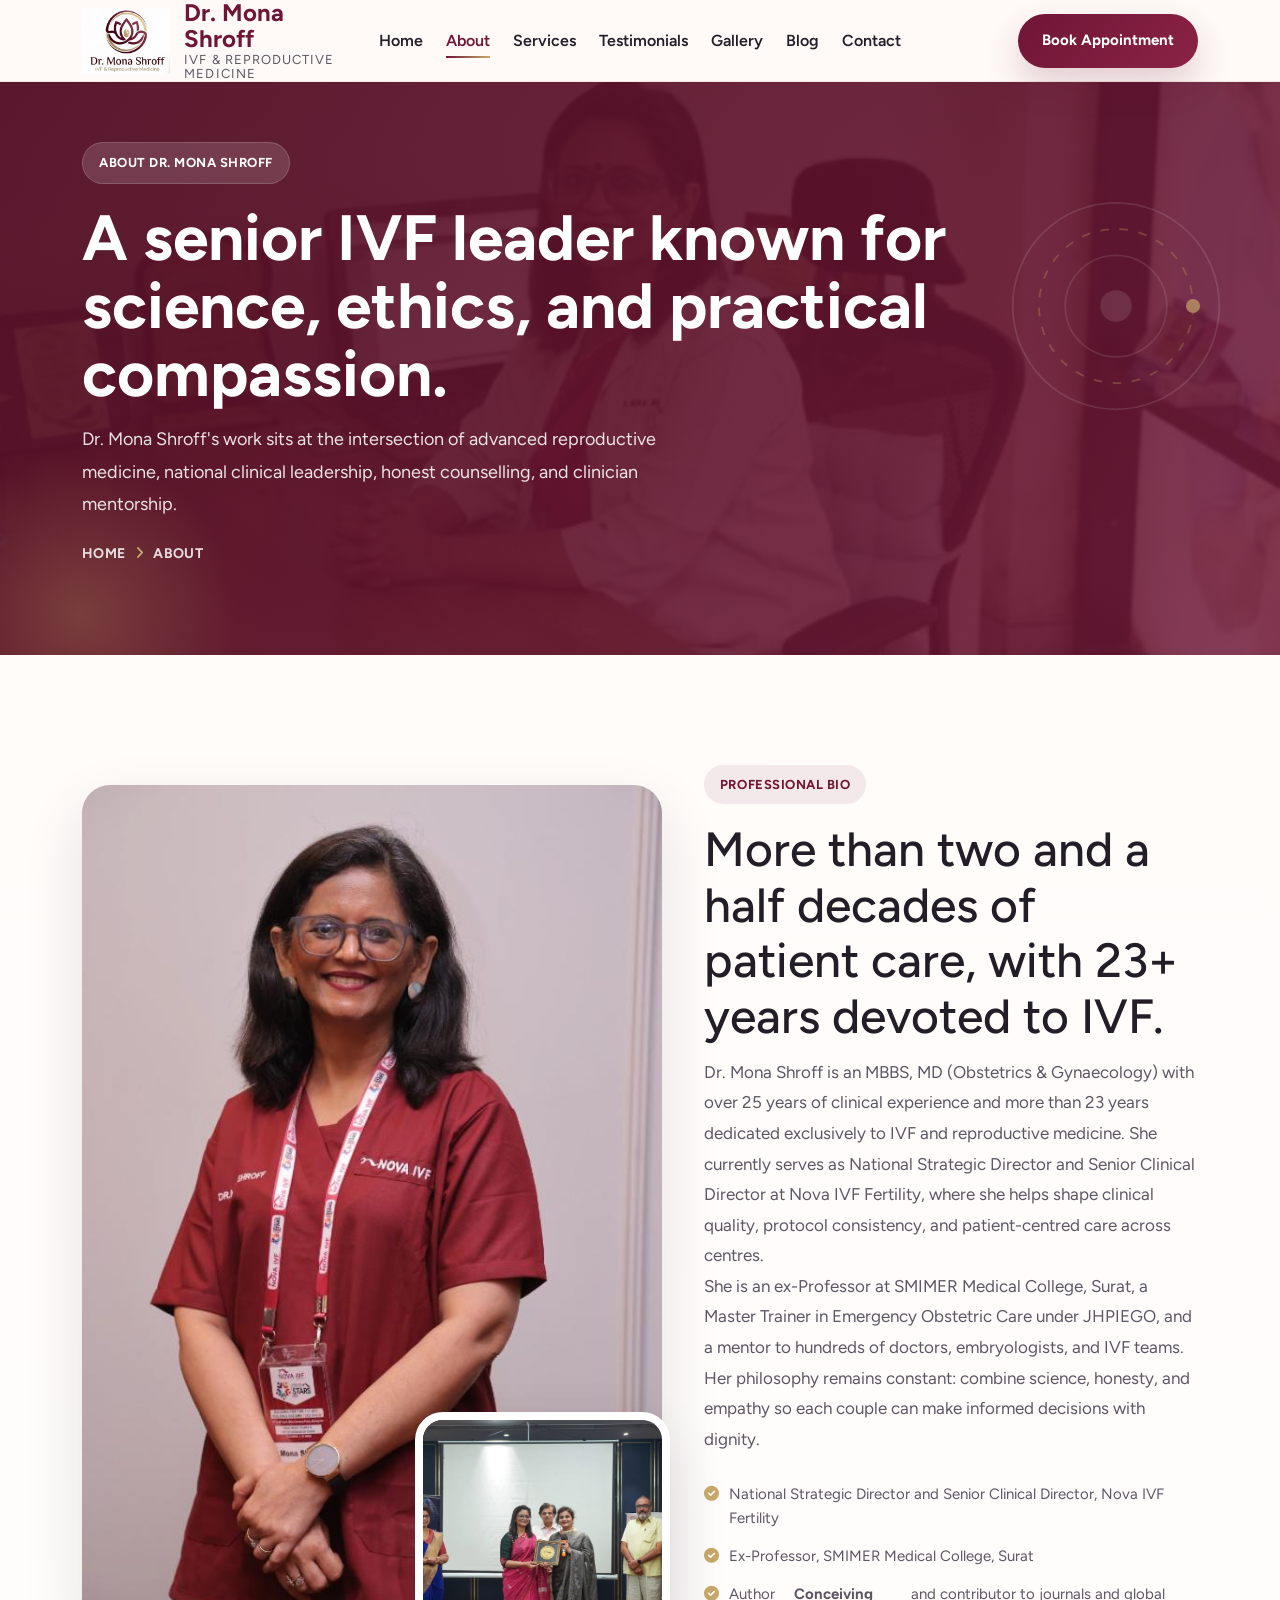
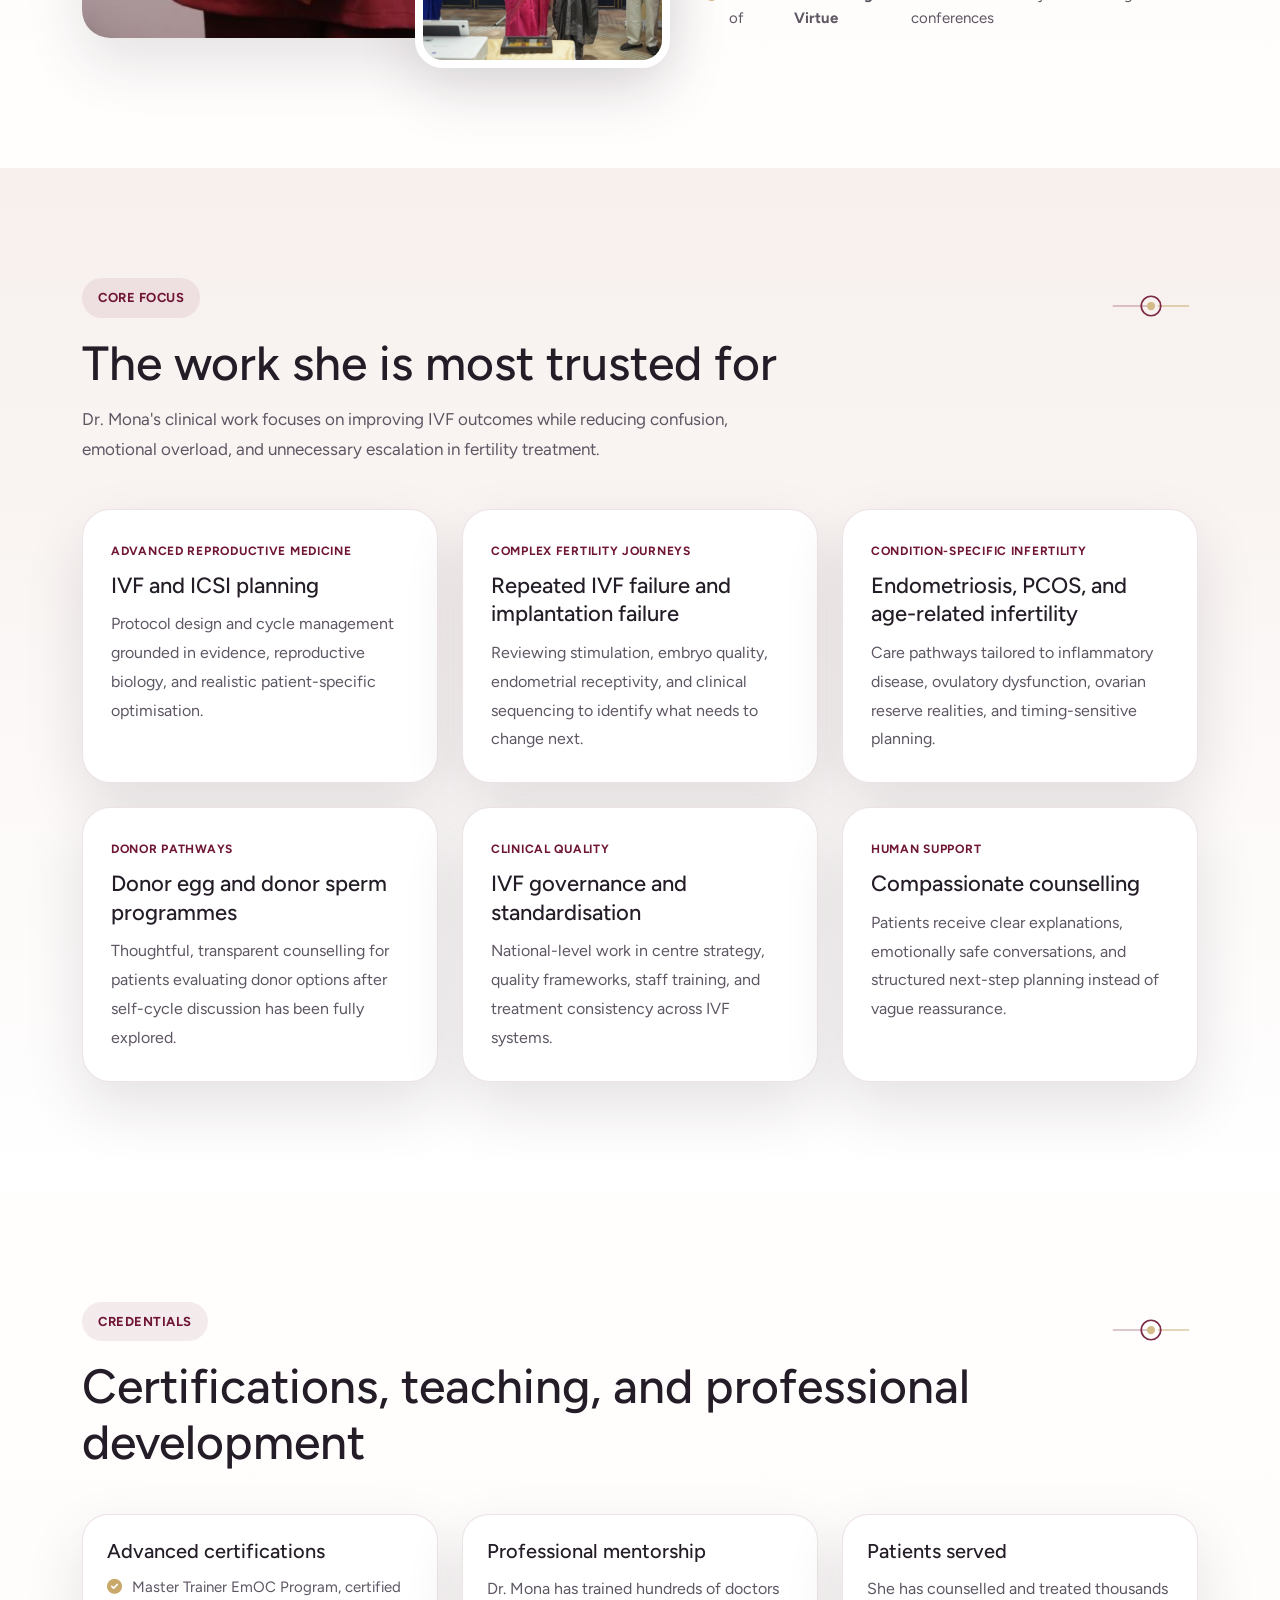
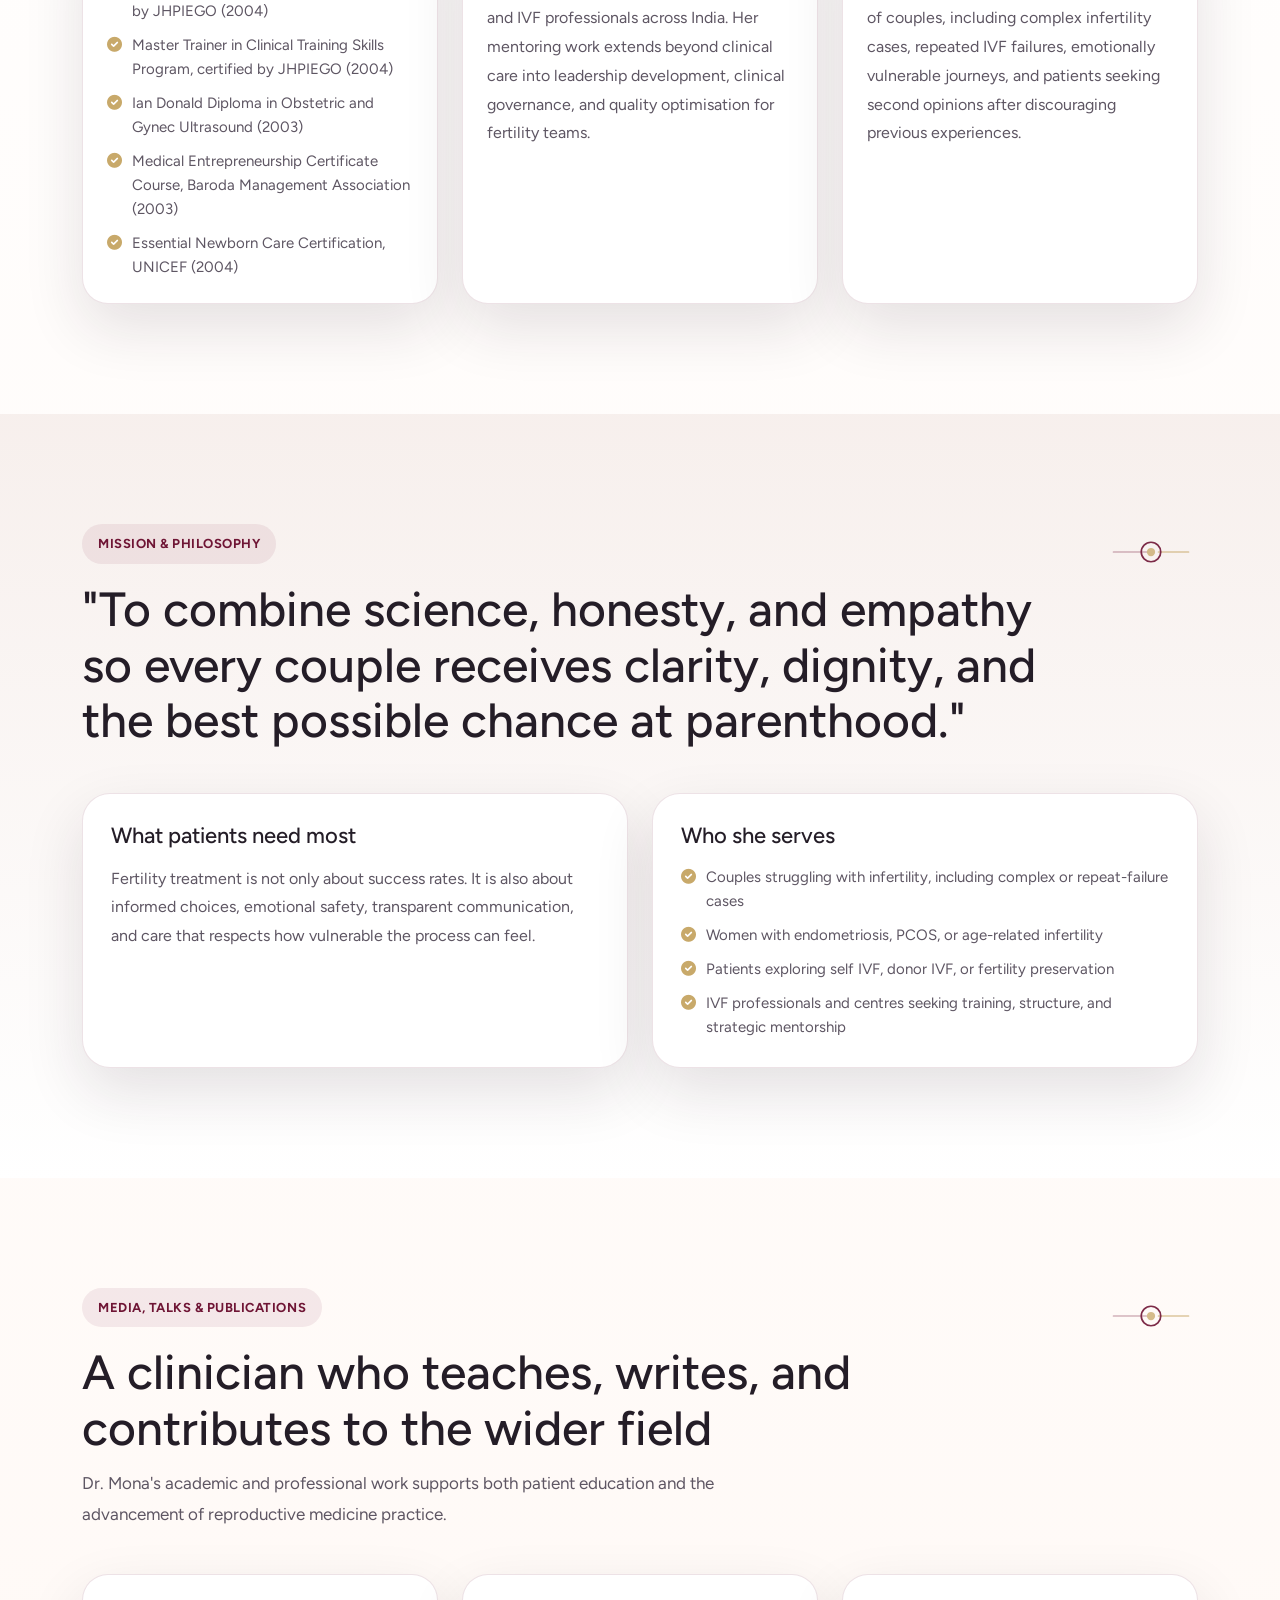
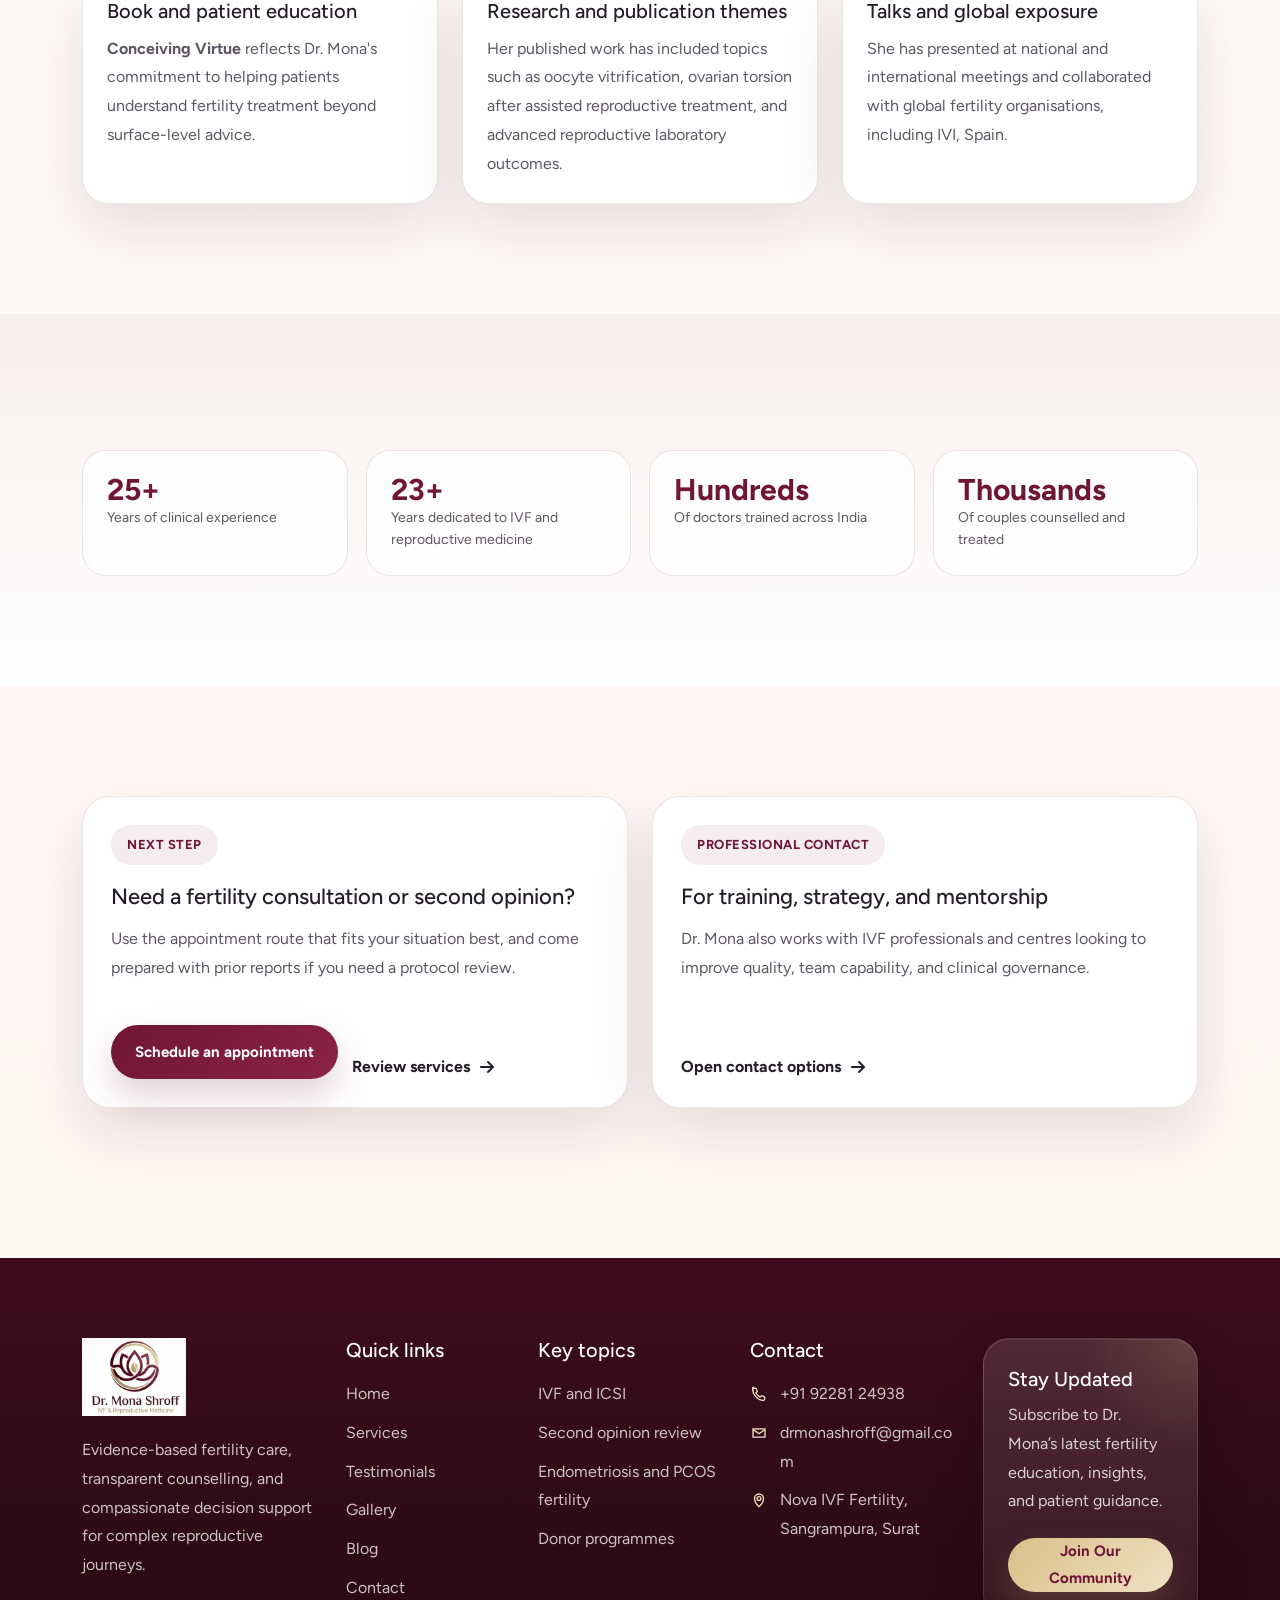
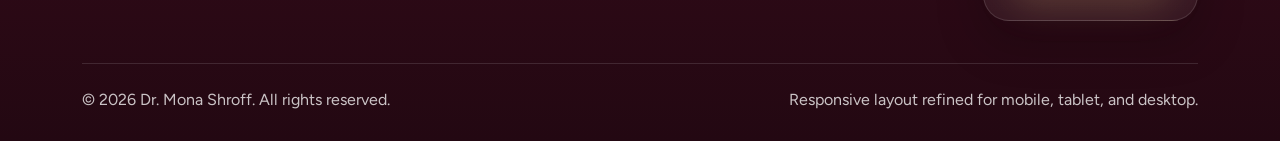
==== about.html @ 5cae3934 "initial commit" ====
<!DOCTYPE html>
<html lang="en">
<head>
  <meta charset="UTF-8">
  <meta name="viewport" content="width=device-width, initial-scale=1.0">
  <title>About Dr. Mona Shroff | Nova IVF Fertility</title>
  <link rel="shortcut icon" href="assets/mona/LOGO.png" type="image/png">
  <link rel="stylesheet" href="assets/css/plugins/bootstrap.min.css">
  <link rel="stylesheet" href="assets/css/plugins/aos.css">
  <link rel="stylesheet" href="assets/css/plugins/fontawesome.css">
  <link rel="stylesheet" href="assets/css/plugins/magnific-popup.css">
  <link rel="stylesheet" href="assets/css/plugins/owlcarousel.min.css">
  <link rel="stylesheet" href="assets/css/plugins/sidebar.css">
  <link rel="stylesheet" href="assets/css/plugins/slick-slider.css">
  <link rel="stylesheet" href="assets/css/plugins/nice-select.css">
  <link rel="stylesheet" href="assets/css/plugins/swiper-bundle.css">
  <link rel="stylesheet" href="assets/css/main.css">
  <link rel="stylesheet" href="assets/css/mona-custom.css">
  <script src="assets/js/plugins/jquery-3-7-1.min.js"></script>
</head>
<body class="homepage1-body mona-body mona-loading">
  <div class="mona-preloader" aria-hidden="true">
    <div class="mona-preloader-shell">
      <div class="mona-preloader-mark">
        <svg viewBox="0 0 160 160" role="presentation" focusable="false">
          <g class="mona-preloader-orbit">
            <circle class="mona-preloader-ring-soft" cx="80" cy="80" r="60" fill="none" stroke="currentColor" stroke-width="2"></circle>
            <circle class="mona-preloader-ring-strong" cx="80" cy="80" r="42" fill="none" stroke="#c8a96a" stroke-width="2" stroke-dasharray="10 8"></circle>
            <circle class="mona-preloader-ring-soft" cx="80" cy="80" r="24" fill="none" stroke="currentColor" stroke-width="2"></circle>
            <circle cx="140" cy="80" r="6" fill="#c8a96a"></circle>
          </g>
        </svg>
        <div class="mona-preloader-core"><img src="assets/mona/logo.jpeg" alt="Dr. Mona Shroff logo"></div>
      </div>
      <div class="mona-preloader-copy">
        <span>Evidence-Led Fertility Care</span>
        <strong>Dr. Mona Shroff</strong>
        <p>Preparing a calmer, more guided IVF experience.</p>
      </div>
    </div>
  </div>
  <header>
    <div id="vl-header-sticky" class="vl-header-area mona-header">
      <div class="container">
        <div class="row align-items-center">
          <div class="col-lg-3 col-8">
            <a class="mona-brand" href="index.html">
              <img src="assets/mona/LOGO.png" alt="Dr. Mona Shroff logo">
              <span class="mona-brand-copy">
                <strong>Dr. Mona Shroff</strong>
                <span>IVF &amp; Reproductive Medicine</span>
              </span>
            </a>
          </div>
          <div class="col-lg-6 d-none d-lg-block">
            <nav class="mona-main-nav vl-mobile-menu-active">
              <ul>
                <li><a href="index.html">Home</a></li>
                <li><a href="about.html" aria-current="page">About</a></li>
                <li><a href="General-Services.html">Services</a></li>
                <li><a href="testimonial.html">Testimonials</a></li>
                <li><a href="Gallery.html">Gallery</a></li>
                <li><a href="https://drmonashroff.exlyapp.com/blog" target="_blank" rel="noopener">Blog</a></li>
                <li><a href="contact.html">Contact</a></li>
              </ul>
            </nav>
          </div>
          <div class="col-lg-3 col-4">
            <div class="mona-header-actions d-none d-lg-flex">
              <a class="mona-btn" href="https://exly.live/u2E8me" target="_blank" rel="noopener">Book Appointment</a>
            </div>
            <div class="vl-header-action-item d-flex d-lg-none justify-content-end">
              <button type="button" class="vl-offcanvas-toggle" aria-label="Open navigation menu">
                <i class="fa-solid fa-bars-staggered"></i>
              </button>
            </div>
          </div>
        </div>
      </div>
    </div>
  </header>

  <div class="homepage4-body">
    <div class="vl-offcanvas">
      <div class="vl-offcanvas-wrapper">
        <div class="vl-offcanvas-header d-flex justify-content-between align-items-center mb-40">
          <a class="mona-brand" href="index.html"><img src="assets/mona/LOGO.png" alt="Dr. Mona Shroff logo"></a>
          <div class="vl-offcanvas-close">
            <button class="vl-offcanvas-close-toggle" aria-label="Close navigation menu"><i class="fa-solid fa-xmark"></i></button>
          </div>
        </div>
        <div class="vl-offcanvas-menu d-lg-none mb-40"><nav></nav></div>
        <div class="vl-offcanvas-info">
          <h3 class="vl-offcanvas-sm-title">Appointments &amp; Contact</h3>
          <div class="space20"></div>
          <span><a href="mailto:drmonashroff@gmail.com"><i class="fa-regular fa-envelope"></i> drmonashroff@gmail.com</a></span>
          <span><a href="tel:+919228124938"><i class="fa-solid fa-phone"></i> +91 92281 24938</a></span>
          <span><a href="https://maps.google.com/?q=No.+2763%2FA,+Ground+and+First+Floor,+Sangrampura,+Majuragate,+Surat,+Gujarat+395002" target="_blank" rel="noopener"><i class="fa-solid fa-location-dot"></i> Nova IVF Fertility, Sangrampura, Surat</a></span>
        </div>
      </div>
    </div>
    <div class="vl-offcanvas-overlay"></div>
  </div>

  <main>
    <section class="mona-page-hero">
      <div class="container">
        <div class="mona-page-hero-inner">
          <span class="mona-chip mona-chip-light">About Dr. Mona Shroff</span>
          <h1 class="mona-page-title text-anime-style-1">A senior IVF leader known for science, ethics, and practical compassion.</h1>
          <p>
            Dr. Mona Shroff's work sits at the intersection of advanced reproductive medicine, national clinical leadership,
            honest counselling, and clinician mentorship.
          </p>
          <div class="space20"></div>
          <div class="mona-page-breadcrumb">
            <span>Home</span>
            <i class="fa-solid fa-angle-right"></i>
            <span>About</span>
          </div>
        </div>
      </div>
    </section>

    <section class="mona-section">
      <div class="container">
        <div class="mona-dual-layout">
          <div class="mona-photo-stack">
            <div class="mona-photo-main">
              <img src="assets/mona/profile.jpeg" alt="Dr. Mona Shroff portrait">
            </div>
            <div class="mona-photo-side">
              <img src="assets/mona/Screenshot 2026-01-16 at 1.09.19 PM.jpg" alt="Dr. Mona Shroff receiving recognition at a professional meeting">
            </div>
          </div>
          <div>
            <span class="mona-chip mona-chip-dark">Professional bio</span>
            <h2 class="mona-section-title text-anime-style-3">More than two and a half decades of patient care, with 23+ years devoted to IVF.</h2>
            <p class="mona-section-copy">
              Dr. Mona Shroff is an MBBS, MD (Obstetrics &amp; Gynaecology) with over 25 years of clinical experience and more than
              23 years dedicated exclusively to IVF and reproductive medicine. She currently serves as National Strategic Director and
              Senior Clinical Director at Nova IVF Fertility, where she helps shape clinical quality, protocol consistency, and patient-centred care across centres.
            </p>
            <p class="mona-section-copy">
              She is an ex-Professor at SMIMER Medical College, Surat, a Master Trainer in Emergency Obstetric Care under JHPIEGO,
              and a mentor to hundreds of doctors, embryologists, and IVF teams. Her philosophy remains constant: combine science,
              honesty, and empathy so each couple can make informed decisions with dignity.
            </p>
            <ul class="mona-list">
              <li><i class="fa-solid fa-circle-check"></i> National Strategic Director and Senior Clinical Director, Nova IVF Fertility</li>
              <li><i class="fa-solid fa-circle-check"></i> Ex-Professor, SMIMER Medical College, Surat</li>
              <li><i class="fa-solid fa-circle-check"></i> Author of <strong>Conceiving Virtue</strong> and contributor to journals and global conferences</li>
            </ul>
          </div>
        </div>
      </div>
    </section>

    <section class="mona-section mona-section-alt">
      <div class="container">
        <div class="mona-section-header">
          <span class="mona-chip mona-chip-dark">Core Focus</span>
          <h2 class="mona-section-title">The work she is most trusted for</h2>
          <p class="mona-section-copy">
            Dr. Mona's clinical work focuses on improving IVF outcomes while reducing confusion, emotional overload, and unnecessary escalation in fertility treatment.
          </p>
        </div>
        <div class="mona-card-grid">
          <article class="mona-card">
            <span class="mona-card-eyebrow">Advanced reproductive medicine</span>
            <h3>IVF and ICSI planning</h3>
            <p>Protocol design and cycle management grounded in evidence, reproductive biology, and realistic patient-specific optimisation.</p>
          </article>
          <article class="mona-card">
            <span class="mona-card-eyebrow">Complex fertility journeys</span>
            <h3>Repeated IVF failure and implantation failure</h3>
            <p>Reviewing stimulation, embryo quality, endometrial receptivity, and clinical sequencing to identify what needs to change next.</p>
          </article>
          <article class="mona-card">
            <span class="mona-card-eyebrow">Condition-specific infertility</span>
            <h3>Endometriosis, PCOS, and age-related infertility</h3>
            <p>Care pathways tailored to inflammatory disease, ovulatory dysfunction, ovarian reserve realities, and timing-sensitive planning.</p>
          </article>
          <article class="mona-card">
            <span class="mona-card-eyebrow">Donor pathways</span>
            <h3>Donor egg and donor sperm programmes</h3>
            <p>Thoughtful, transparent counselling for patients evaluating donor options after self-cycle discussion has been fully explored.</p>
          </article>
          <article class="mona-card">
            <span class="mona-card-eyebrow">Clinical quality</span>
            <h3>IVF governance and standardisation</h3>
            <p>National-level work in centre strategy, quality frameworks, staff training, and treatment consistency across IVF systems.</p>
          </article>
          <article class="mona-card">
            <span class="mona-card-eyebrow">Human support</span>
            <h3>Compassionate counselling</h3>
            <p>Patients receive clear explanations, emotionally safe conversations, and structured next-step planning instead of vague reassurance.</p>
          </article>
        </div>
      </div>
    </section>

    <section class="mona-section">
      <div class="container">
        <div class="mona-section-header">
          <span class="mona-chip mona-chip-dark">Credentials</span>
          <h2 class="mona-section-title">Certifications, teaching, and professional development</h2>
        </div>
        <div class="mona-card-grid">
          <article class="mona-media-card">
            <h3>Advanced certifications</h3>
            <ul class="mona-list mona-list-tight">
              <li><i class="fa-solid fa-circle-check"></i> Master Trainer EmOC Program, certified by JHPIEGO (2004)</li>
              <li><i class="fa-solid fa-circle-check"></i> Master Trainer in Clinical Training Skills Program, certified by JHPIEGO (2004)</li>
              <li><i class="fa-solid fa-circle-check"></i> Ian Donald Diploma in Obstetric and Gynec Ultrasound (2003)</li>
              <li><i class="fa-solid fa-circle-check"></i> Medical Entrepreneurship Certificate Course, Baroda Management Association (2003)</li>
              <li><i class="fa-solid fa-circle-check"></i> Essential Newborn Care Certification, UNICEF (2004)</li>
            </ul>
          </article>
          <article class="mona-media-card">
            <h3>Professional mentorship</h3>
            <p>
              Dr. Mona has trained hundreds of doctors and IVF professionals across India. Her mentoring work extends beyond clinical care into
              leadership development, clinical governance, and quality optimisation for fertility teams.
            </p>
          </article>
          <article class="mona-media-card">
            <h3>Patients served</h3>
            <p>
              She has counselled and treated thousands of couples, including complex infertility cases, repeated IVF failures,
              emotionally vulnerable journeys, and patients seeking second opinions after discouraging previous experiences.
            </p>
          </article>
        </div>
      </div>
    </section>

    <section class="mona-section mona-section-alt">
      <div class="container">
        <div class="mona-section-header">
          <span class="mona-chip mona-chip-dark">Mission &amp; Philosophy</span>
          <h2 class="mona-section-title">"To combine science, honesty, and empathy so every couple receives clarity, dignity, and the best possible chance at parenthood."</h2>
        </div>
        <div class="mona-contact-grid">
          <article class="mona-contact-card">
            <h3>What patients need most</h3>
            <p>
              Fertility treatment is not only about success rates. It is also about informed choices, emotional safety, transparent communication,
              and care that respects how vulnerable the process can feel.
            </p>
          </article>
          <article class="mona-contact-card">
            <h3>Who she serves</h3>
            <ul class="mona-list mona-list-tight">
              <li><i class="fa-solid fa-circle-check"></i> Couples struggling with infertility, including complex or repeat-failure cases</li>
              <li><i class="fa-solid fa-circle-check"></i> Women with endometriosis, PCOS, or age-related infertility</li>
              <li><i class="fa-solid fa-circle-check"></i> Patients exploring self IVF, donor IVF, or fertility preservation</li>
              <li><i class="fa-solid fa-circle-check"></i> IVF professionals and centres seeking training, structure, and strategic mentorship</li>
            </ul>
          </article>
        </div>
      </div>
    </section>

    <section class="mona-section">
      <div class="container">
        <div class="mona-section-header">
          <span class="mona-chip mona-chip-dark">Media, Talks &amp; Publications</span>
          <h2 class="mona-section-title">A clinician who teaches, writes, and contributes to the wider field</h2>
          <p class="mona-section-copy">
            Dr. Mona's academic and professional work supports both patient education and the advancement of reproductive medicine practice.
          </p>
        </div>
        <div class="mona-card-grid">
          <article class="mona-media-card">
            <h3>Book and patient education</h3>
            <p><strong>Conceiving Virtue</strong> reflects Dr. Mona's commitment to helping patients understand fertility treatment beyond surface-level advice.</p>
          </article>
          <article class="mona-media-card">
            <h3>Research and publication themes</h3>
            <p>
              Her published work has included topics such as oocyte vitrification, ovarian torsion after assisted reproductive treatment,
              and advanced reproductive laboratory outcomes.
            </p>
          </article>
          <article class="mona-media-card">
            <h3>Talks and global exposure</h3>
            <p>
              She has presented at national and international meetings and collaborated with global fertility organisations, including IVI, Spain.
            </p>
          </article>
        </div>
      </div>
    </section>

    <section class="mona-section mona-section-alt">
      <div class="container">
        <div class="mona-stats-row">
          <div class="mona-stat">
            <strong>25+</strong>
            <span>Years of clinical experience</span>
          </div>
          <div class="mona-stat">
            <strong>23+</strong>
            <span>Years dedicated to IVF and reproductive medicine</span>
          </div>
          <div class="mona-stat">
            <strong>Hundreds</strong>
            <span>Of doctors trained across India</span>
          </div>
          <div class="mona-stat">
            <strong>Thousands</strong>
            <span>Of couples counselled and treated</span>
          </div>
        </div>
      </div>
    </section>

    <section class="mona-section">
      <div class="container">
        <div class="mona-contact-grid">
          <article class="mona-contact-card">
            <span class="mona-chip mona-chip-dark">Next step</span>
            <h3>Need a fertility consultation or second opinion?</h3>
            <p>Use the appointment route that fits your situation best, and come prepared with prior reports if you need a protocol review.</p>
            <div class="mona-hero-actions">
              <a class="mona-btn" href="https://exly.live/u2E8me" target="_blank" rel="noopener">Schedule an appointment</a>
              <a class="mona-card-link" href="General-Services.html">Review services <i class="fa-solid fa-arrow-right"></i></a>
            </div>
          </article>
          <article class="mona-contact-card">
            <span class="mona-chip mona-chip-dark">Professional contact</span>
            <h3>For training, strategy, and mentorship</h3>
            <p>Dr. Mona also works with IVF professionals and centres looking to improve quality, team capability, and clinical governance.</p>
            <a class="mona-card-link" href="contact.html">Open contact options <i class="fa-solid fa-arrow-right"></i></a>
          </article>
        </div>
      </div>
    </section>
  </main>

  <footer class="mona-footer">
    <div class="container">
      <div class="mona-footer-top">
        <div>
          <a class="mona-footer-brand" href="index.html"><img src="assets/mona/LOGO.png" alt="Dr. Mona Shroff logo"></a>
          <div class="space20"></div>
          <p>Evidence-based fertility care, transparent counselling, and compassionate decision support for complex reproductive journeys.</p>
        </div>
        <div>
          <h3>Quick links</h3>
          <ul>
            <li><a href="index.html">Home</a></li>
            <li><a href="General-Services.html">Services</a></li>
            <li><a href="testimonial.html">Testimonials</a></li>
            <li><a href="Gallery.html">Gallery</a></li>
            <li><a href="https://drmonashroff.exlyapp.com/blog" target="_blank" rel="noopener">Blog</a></li>
            <li><a href="contact.html">Contact</a></li>
          </ul>
        </div>
        <div>
          <h3>Key topics</h3>
          <ul>
            <li><a href="General-Services.html">IVF and ICSI</a></li>
            <li><a href="General-Services.html">Second opinion review</a></li>
            <li><a href="General-Services.html">Endometriosis and PCOS fertility</a></li>
            <li><a href="General-Services.html">Donor programmes</a></li>
          </ul>
        </div>
        <div>
          <h3>Contact</h3>
          <ul class="mona-footer-contact">
            <li><span class="mona-footer-contact-icon" aria-hidden="true"><svg viewBox="0 0 24 24" fill="none"><path d="M5 4.5h3.2l1.6 4.1-2 1.7a15.2 15.2 0 0 0 5.9 5.9l1.7-2 4.1 1.6V19a1.5 1.5 0 0 1-1.5 1.5h-.8C10.6 20.5 3.5 13.4 3.5 4.8V4.5A1.5 1.5 0 0 1 5 3z" stroke-width="1.8" stroke-linecap="round" stroke-linejoin="round"></path></svg></span><a href="tel:+919228124938">+91 92281 24938</a></li>
            <li><span class="mona-footer-contact-icon" aria-hidden="true"><svg viewBox="0 0 24 24" fill="none"><path d="M4 6.5h16v11H4z" stroke-width="1.8" stroke-linejoin="round"></path><path d="m5 8 7 5 7-5" stroke-width="1.8" stroke-linecap="round" stroke-linejoin="round"></path></svg></span><a href="mailto:drmonashroff@gmail.com">drmonashroff@gmail.com</a></li>
            <li><span class="mona-footer-contact-icon" aria-hidden="true"><svg viewBox="0 0 24 24" fill="none"><path d="M12 21s6-5.2 6-11a6 6 0 1 0-12 0c0 5.8 6 11 6 11Z" stroke-width="1.8" stroke-linejoin="round"></path><circle cx="12" cy="10" r="2.5" stroke-width="1.8"></circle></svg></span><a href="https://maps.google.com/?q=No.+2763%2FA,+Ground+and+First+Floor,+Sangrampura,+Majuragate,+Surat,+Gujarat+395002" target="_blank" rel="noopener">Nova IVF Fertility, Sangrampura, Surat</a></li>
          </ul>
        </div>
        <div class="mona-footer-cta">
          <h3>Stay Updated</h3>
          <p>Subscribe to Dr. Mona’s latest fertility education, insights, and patient guidance.</p>
          <a class="mona-footer-cta-btn" href="https://drmonashroff.exlyapp.com/45e919d5-a167-4a11-8a01-fb02351665cf" target="_blank" rel="noopener">Join Our Community</a>
        </div>
      </div>
      <div class="mona-footer-bottom">
        <p>&copy; 2026 Dr. Mona Shroff. All rights reserved.</p>
        <p>Responsive layout refined for mobile, tablet, and desktop.</p>
      </div>
    </div>
  </footer>

  <script src="assets/js/plugins/bootstrap.min.js"></script>
  <script src="assets/js/plugins/fontawesome.js"></script>
  <script src="assets/js/plugins/aos.js"></script>
  <script src="assets/js/plugins/counter.js"></script>
  <script src="assets/js/plugins/gsap.min.js"></script>
  <script src="assets/js/plugins/ScrollTrigger.min.js"></script>
  <script src="assets/js/plugins/Splitetext.js"></script>
  <script src="assets/js/plugins/SmoothScroll.js"></script>
  <script src="assets/js/plugins/sidebar.js"></script>
  <script src="assets/js/plugins/magnific-popup.js"></script>
  <script src="assets/js/plugins/mobilemenu.js"></script>
  <script src="assets/js/plugins/owlcarousel.min.js"></script>
  <script src="assets/js/plugins/nice-select.js"></script>
  <script src="assets/js/plugins/waypoints.js"></script>
  <script src="assets/js/plugins/slick-slider.js"></script>
  <script src="assets/js/plugins/circle-progress.js"></script>
  <script src="assets/js/plugins/swiper.js"></script>
  <script src="assets/js/main.js"></script>
  <script src="assets/js/mona-enhancements.js"></script>
</body>
</html>
---- assets/css/plugins/owlcarousel.min.css ----
blog/**
 * Owl Carousel v2.3.4
 * Copyright 2013-2018 David Deutsch
 * Licensed under: SEE LICENSE IN https://github.com/OwlCarousel2/OwlCarousel2/blob/master/LICENSE
 */
 .owl-carousel,.owl-carousel .owl-item{-webkit-tap-highlight-color:transparent;position:relative}.owl-carousel{display:none;width:100%;z-index:1}.owl-carousel .owl-stage{position:relative;-ms-touch-action:pan-Y;touch-action:manipulation;-moz-backface-visibility:hidden}.owl-carousel .owl-stage:after{content:".";display:block;clear:both;visibility:hidden;line-height:0;height:0}.owl-carousel .owl-stage-outer{position:relative;overflow:hidden;-webkit-transform:translate3d(0,0,0)}.owl-carousel .owl-item,.owl-carousel .owl-wrapper{-webkit-backface-visibility:hidden;-moz-backface-visibility:hidden;-ms-backface-visibility:hidden;-webkit-transform:translate3d(0,0,0);-moz-transform:translate3d(0,0,0);-ms-transform:translate3d(0,0,0)}.owl-carousel .owl-item{min-height:1px;float:left;-webkit-backface-visibility:hidden;-webkit-touch-callout:none}.owl-carousel .owl-item img{display:block;width:100%}.owl-carousel .owl-dots.disabled,.owl-carousel .owl-nav.disabled{display:none}.no-js .owl-carousel,.owl-carousel.owl-loaded{display:block}.owl-carousel .owl-dot,.owl-carousel .owl-nav .owl-next,.owl-carousel .owl-nav .owl-prev{cursor:pointer;-webkit-user-select:none;-khtml-user-select:none;-moz-user-select:none;-ms-user-select:none;user-select:none}.owl-carousel .owl-nav button.owl-next,.owl-carousel .owl-nav button.owl-prev,.owl-carousel button.owl-dot{background:0 0;color:inherit;border:none;padding:0!important;font:inherit}.owl-carousel.owl-loading{opacity:0;display:block}.owl-carousel.owl-hidden{opacity:0}.owl-carousel.owl-refresh .owl-item{visibility:hidden}.owl-carousel.owl-drag .owl-item{-ms-touch-action:pan-y;touch-action:pan-y;-webkit-user-select:none;-moz-user-select:none;-ms-user-select:none;user-select:none}.owl-carousel.owl-grab{cursor:move;cursor:grab}.owl-carousel.owl-rtl{direction:rtl}.owl-carousel.owl-rtl .owl-item{float:right}.owl-carousel .animated{animation-duration:1s;animation-fill-mode:both}.owl-carousel .owl-animated-in{z-index:0}.owl-carousel .owl-animated-out{z-index:1}.owl-carousel .fadeOut{animation-name:fadeOut}@keyframes fadeOut{0%{opacity:1}100%{opacity:0}}.owl-height{transition:height .5s ease-in-out}.owl-carousel .owl-item .owl-lazy{opacity:0;transition:opacity .4s ease}.owl-carousel .owl-item .owl-lazy:not([src]),.owl-carousel .owl-item .owl-lazy[src^=""]{max-height:0}.owl-carousel .owl-item img.owl-lazy{transform-style:preserve-3d}.owl-carousel .owl-video-wrapper{position:relative;height:100%;background:#000}.owl-carousel .owl-video-play-icon{position:absolute;height:80px;width:80px;left:50%;top:50%;margin-left:-40px;margin-top:-40px;background:url(owl.video.play.png) no-repeat;cursor:pointer;z-index:1;-webkit-backface-visibility:hidden;transition:transform .1s ease}.owl-carousel .owl-video-play-icon:hover{-ms-transform:scale(1.3,1.3);transform:scale(1.3,1.3)}.owl-carousel .owl-video-playing .owl-video-play-icon,.owl-carousel .owl-video-playing .owl-video-tn{display:none}.owl-carousel .owl-video-tn{opacity:0;height:100%;background-position:center center;background-repeat:no-repeat;background-size:contain;transition:opacity .4s ease}.owl-carousel .owl-video-frame{position:relative;z-index:1;height:100%;width:100%}
---- assets/css/plugins/sidebar.css ----
/*!
* metismenu https://github.com/onokumus/metismenu#readme
* A jQuery menu plugin
* @version 3.0.6
* @author Osman Nuri Okumus <onokumus@gmail.com> (https://github.com/onokumus)
* @license: MIT 
*/

.metismenu .arrow {
  float: right;
  line-height: 1.42857;
}

*[dir="rtl"] .metismenu .arrow {
  float: left;
}

/*
   * Require Bootstrap 3.x
   * https://github.com/twbs/bootstrap
  */

.metismenu .glyphicon.arrow:before {
  content: "\e079";
}

.metismenu .mm-active>a>.glyphicon.arrow:before {
  content: "\e114";
}

/*
   * Require Font-Awesome
   * http://fortawesome.github.io/Font-Awesome/
  */

.metismenu .fa.arrow:before {
  content: "\f104";
}

.metismenu .mm-active>a>.fa.arrow:before {
  content: "\f107";
}

/*
   * Require Ionicons
   * http://ionicons.com/
  */

.metismenu .ion.arrow:before {
  content: "\f3d2"
}

.metismenu .mm-active>a>.ion.arrow:before {
  content: "\f3d0";
}

.metismenu .plus-times {
  float: right;
}

*[dir="rtl"] .metismenu .plus-times {
  float: left;
}

.metismenu .fa.plus-times:before {
  content: "\f067";
}

.metismenu .mm-active>a>.fa.plus-times {
  transform: rotate(45deg);
}

.metismenu .plus-minus {
  float: right;
}

*[dir="rtl"] .metismenu .plus-minus {
  float: left;
}

.metismenu .fa.plus-minus:before {
  content: "\f067";
}

.metismenu .mm-active>a>.fa.plus-minus:before {
  content: "\f068";
}

.metismenu .mm-collapse:not(.mm-show) {
  display: none;
}

.metismenu .mm-collapsing {
  position: relative;
  height: 0;
  overflow: hidden;
  transition-timing-function: ease;
  transition-duration: .35s;
  transition-property: height, visibility;
}

.metismenu .has-arrow {
  position: relative;
}

.metismenu .has-arrow::after {
  position: absolute;
  content: '';
  width: .5em;
  height: .5em;
  border-width: 1px 0 0 1px;
  border-style: solid;
  border-color: currentColor;
  border-color: initial;
  right: 1em;
  transform: rotate(-45deg) translate(0, -50%);
  transform-origin: top;
  top: 50%;
  transition: all .3s ease-out;
}

*[dir="rtl"] .metismenu .has-arrow::after {
  right: auto;
  left: 1em;
  transform: rotate(135deg) translate(0, -50%);
}

.metismenu .mm-active>.has-arrow::after, .metismenu .has-arrow[aria-expanded="true"]::after {
  transform: rotate(-135deg) translate(0, -50%);
}

*[dir="rtl"] .metismenu .mm-active>.has-arrow::after, *[dir="rtl"] .metismenu .has-arrow[aria-expanded="true"]::after {
  transform: rotate(225deg) translate(0, -50%);
}

/* custom code */

.hamburger-menu {
  display: inline-block;
}

.hamburger-menu a {
  display: inline-block;
}

.body-overlay {
  background-color: #000000;
  height: 950px;
  width: 100%;
  position: fixed;
  top: 0;
  z-index: 1010;
  left: 0;
  opacity: 0;
  visibility: hidden;
  transition: all 0.3s linear 0s;
  transition: all 600ms ease;
  -webkit-transition: all 600ms ease;
  -moz-transition: all 600ms ease;
  -ms-transition: all 600ms ease;
  -o-transition: all 600ms ease;
}

.body-overlay.active {
  opacity: .5;
  visibility: visible;
}

.side-mobile-menu ul li a {
  padding: 13px 0;
  display: block;
  border-bottom: 1px solid rgba(0, 0, 0, 0.05);
  font-size: 14px;
  color: #000;
  font-weight: 600;
  text-transform: uppercase;
  position: relative;
}

.side-mobile-menu ul li a[aria-expanded="true"] {
  color: var(--color-primary);
}

.side-mobile-menu ul li a:hover {
  color: var(--color-primary);
  padding-left: 5px;
}

.side-mobile-menu ul li ul li:hover>a {
  color: var(--color-primary);
  padding-left: 20px;
}

.side-mobile-menu ul li ul li:hover>a::before {
  background: var(--color-primary);
  border-color: var(--color-primary) !important;
}

.slide-bar.style-2 .side-mobile-menu ul li a[aria-expanded="true"],
.slide-bar.style-2 .side-mobile-menu ul li a:hover,
.slide-bar.style-2 .side-mobile-menu ul li ul li:hover>a {
  color: #2962FF;
}
.slide-bar.style-2 .side-mobile-menu ul li ul li:hover>a::before {
  background: #2962FF;
  border-color: #2962FF !important;
}





.side-mobile-menu ul {
  list-style: none;
  margin: 0;
  padding: 0;
}


.slide-bar {
    position: fixed;
    overflow-y: auto;
    top: 0;
    right: -860px;
    right: -860px;
    max-width: 830px;
    padding: 50px 50px;
    height: 900px;
    display: block;
    background-color: var(--color-white);
    z-index: 1020;
transition-duration: 500ms;
background-color: #fff;
}


.side-mobile-menu {
    display: none;
}
.slide-bar.show {
  right: 0;
}

.side-mobile-menu ul li ul li {
  padding-left: 15px;
}

.side-mobile-menu ul li ul li a {
  position: relative;
  padding-left: 15px;
  text-transform: capitalize;
  font-size: 16px;
}

.side-mobile-menu ul li.dropdown>a::after {
  position: absolute;
  content: "";
  width: 8px;
  height: 8px;
  border-width: 0 2px 2px 0;
  border-style: solid;
  border-color: initial;
  right: 16px;
  top: 50%;
  -webkit-transform: rotate(-45deg) translateY(-50%);
  -webkit-transform-origin: top;
  transform-origin: top;
  transition: all 0.3s ease-out;
  transform: rotate(-45deg) translateY(-50%);
  -moz-transform: rotate(-45deg) translateY(-50%);
  -ms-transform: rotate(-45deg) translateY(-50%);
  -o-transform: rotate(-45deg) translateY(-50%);
}

.side-mobile-menu ul li.dropdown a[aria-expanded="true"]::after {
  -webkit-transform: rotate(-135deg) translateY(-50%);
  transform: rotate(45deg) translateY(-50%);
}

.side-mobile-menu ul li ul li a::before {
  content: "";
  width: 8px;
  height: 8px;
  position: absolute;
  left: 0;
  top: 50%;
  transform: translateY(-50%);
  border: 2px solid #101a23;
  border-radius: 50%;
}

.side-mobile-menu ul li ul li a {
  text-transform: capitalize;
  font-size: 15px;
}

.close-mobile-menu a {
  color: #fff;
  position: relative;
  z-index: 2;
  font-size: 16px;
  left: 0;
  display: block;
}


.close-mobile-menu {
  position: absolute;
  top: 0;
  right: 0;
  text-align: center;
  line-height: 40px;
  transition: .3s;
  -webkit-transition: .3s;
  -moz-transition: .3s;
  -ms-transition: .3s;
  -o-transition: .3s;
}

.slide-bar .tx-close {
    background: rgba(150,144,162,.08);
    width: 54px;
    height: 54px;
    border-width: 18px;
}
.slide-bar .tx-close::before, .slide-bar .tx-close::after {
    background-color: #000;
}


.header-mobile-search input {
  width: 100%;
  height: 50px;
  background-color: #fff;
  padding: 0 18px;
  padding-right: 40px;
  font-size: 14px;
  border: 1px solid #ececec;
  transition: .3s;
  -webkit-transition: .3s;
  -moz-transition: .3s;
  -ms-transition: .3s;
  -o-transition: .3s;
  border-radius: 3px;
}

.header-mobile-search input:focus {
  border-color: var(--color-primary);
}

.header-mobile-search {
  margin-bottom: 15px;
  position: relative;
  display: block;
}

.header-mobile-search button {
  position: absolute;
  width: 50px;
  height: 100%;
  right: 0;
  line-height: 100%;
  padding: 0;
  border: none;
  background-color: initial;
  background-image: none;
  color: #3a505f;
  top: 0;
  cursor: pointer;
}
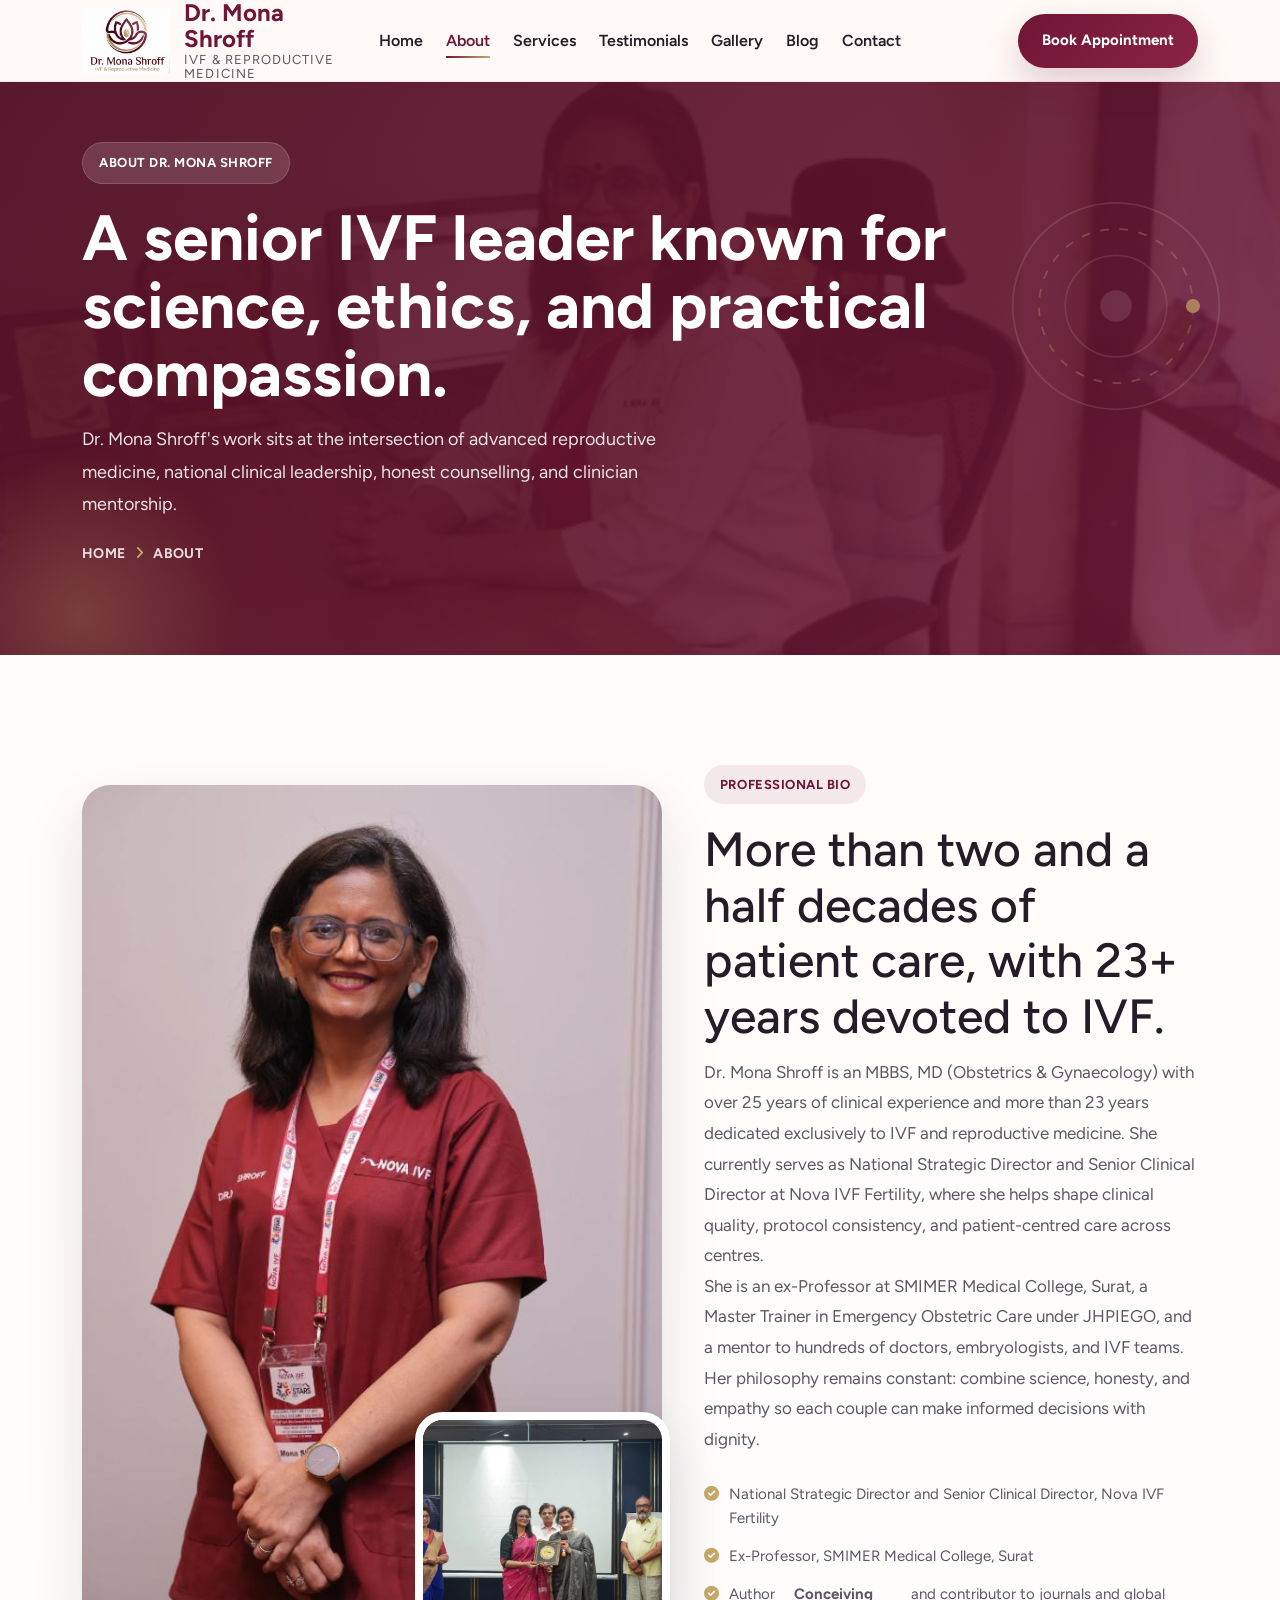
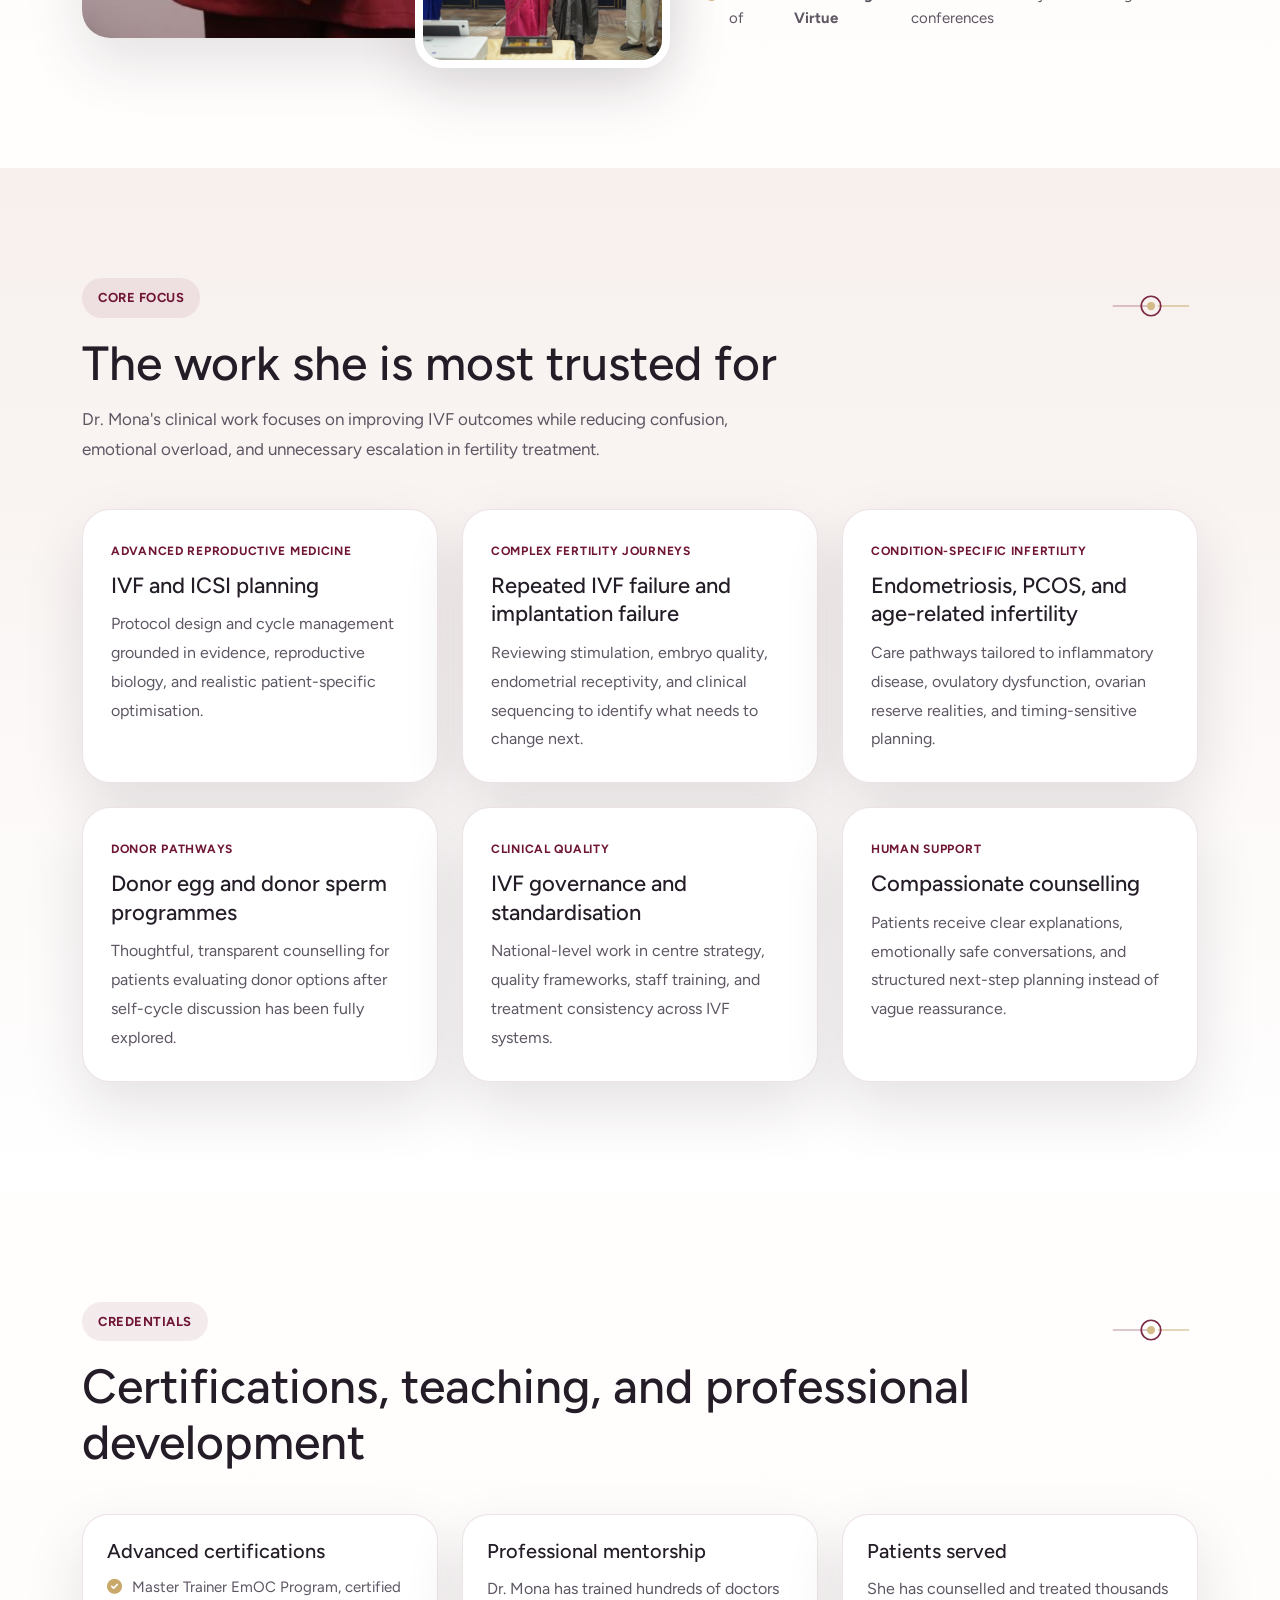
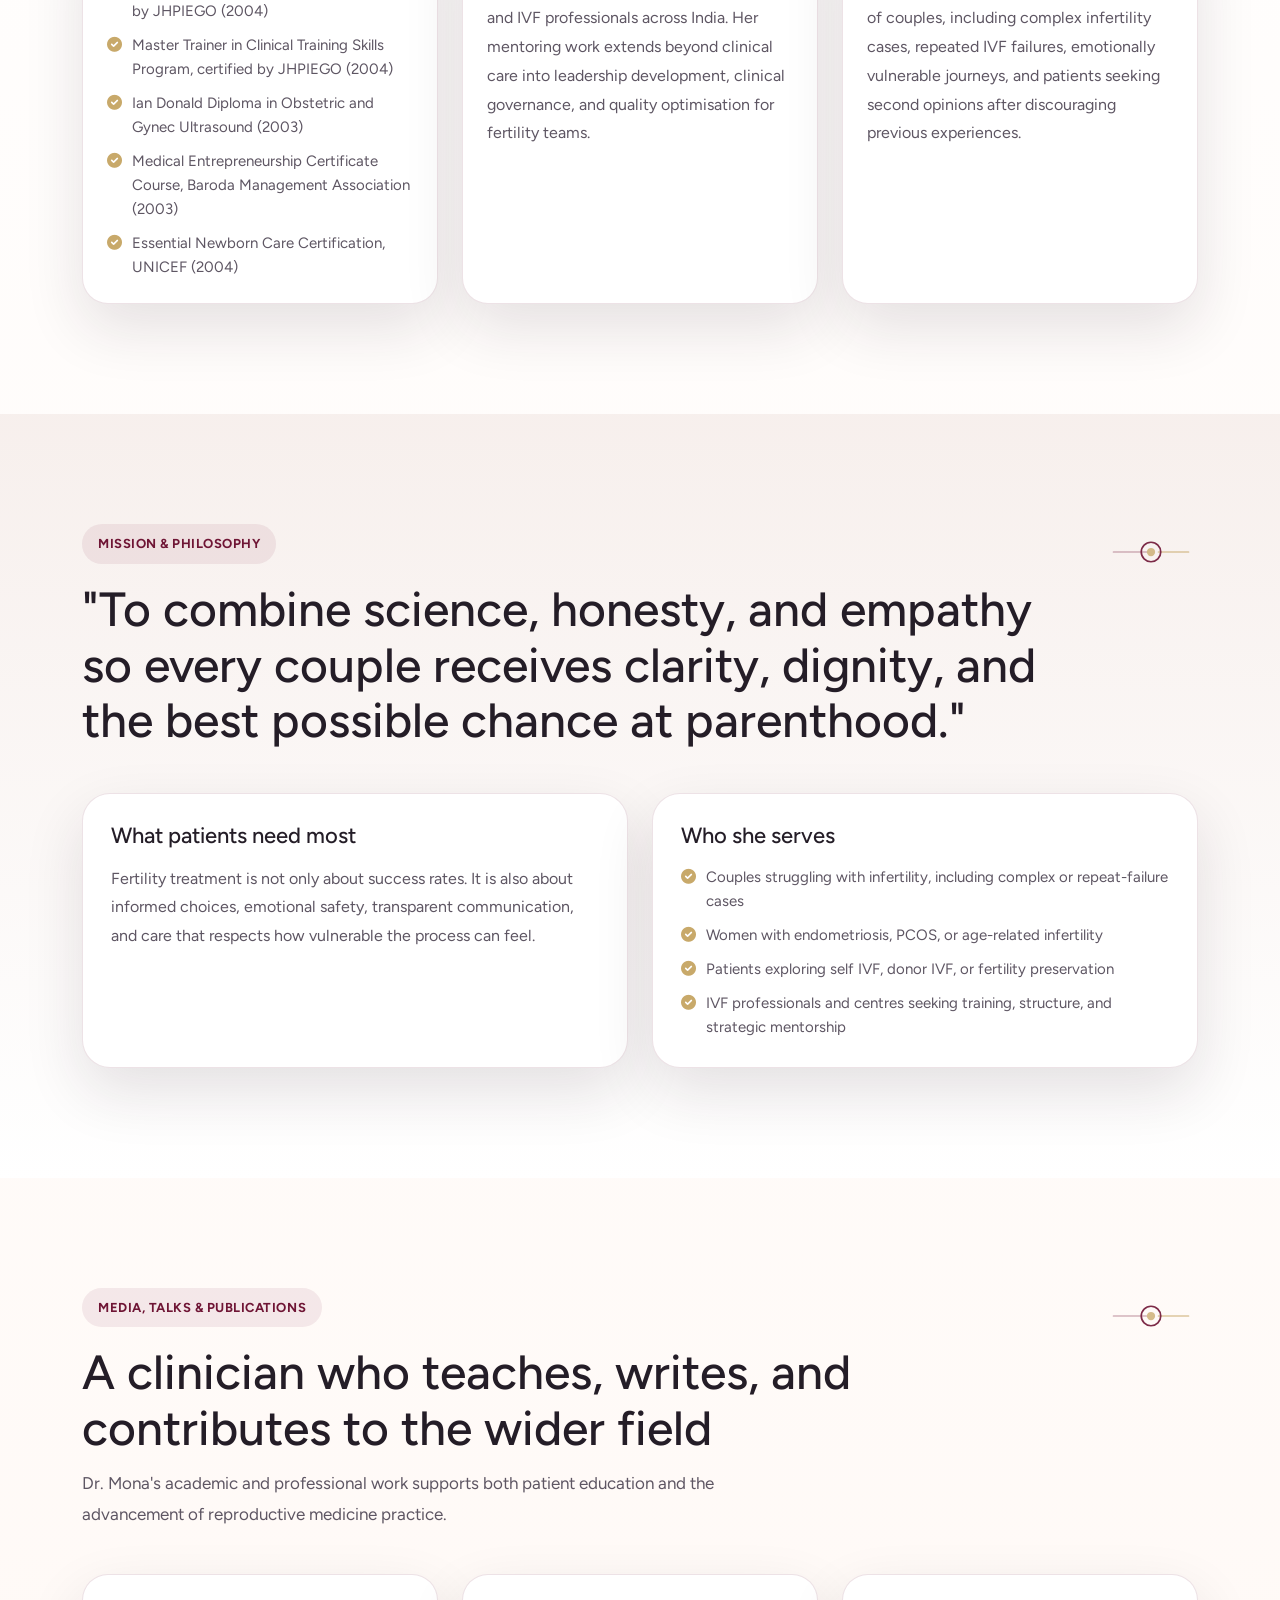
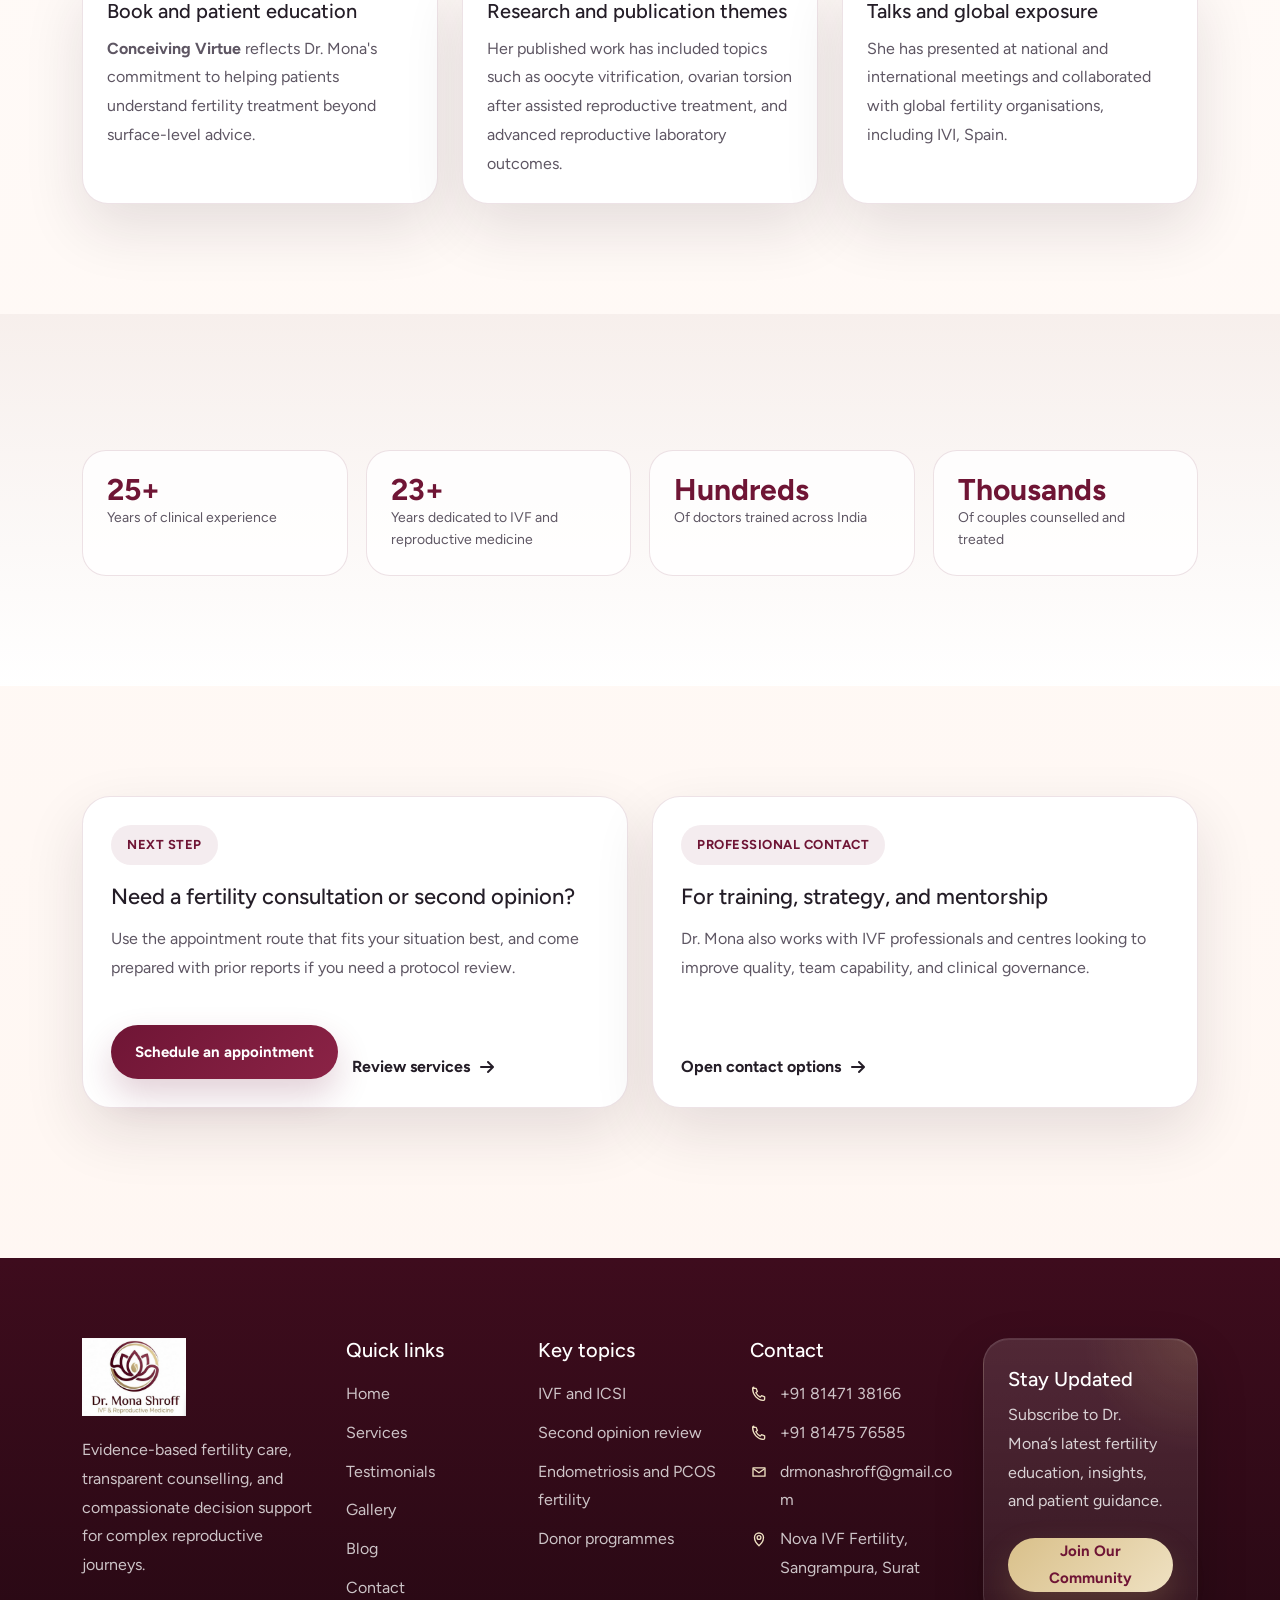
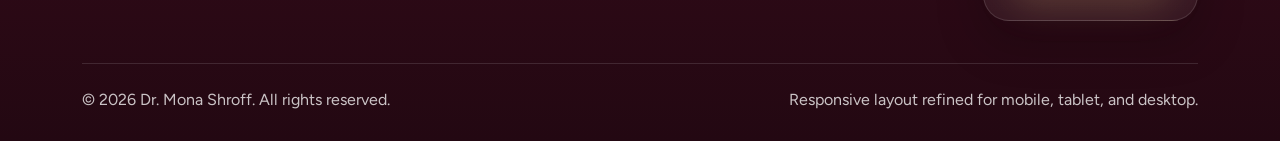
==== commit fef1ac8b: "commit" ====
--- a/about.html
+++ b/about.html
@@ -94,7 +94,8 @@
           <h3 class="vl-offcanvas-sm-title">Appointments &amp; Contact</h3>
           <div class="space20"></div>
           <span><a href="mailto:drmonashroff@gmail.com"><i class="fa-regular fa-envelope"></i> drmonashroff@gmail.com</a></span>
-          <span><a href="tel:+919228124938"><i class="fa-solid fa-phone"></i> +91 92281 24938</a></span>
+          <span><a href="tel:+918147138166"><i class="fa-solid fa-phone"></i> +91 81471 38166</a></span>
+          <span><a href="tel:+918147576585"><i class="fa-solid fa-phone"></i> +91 81475 76585</a></span>
           <span><a href="https://maps.google.com/?q=No.+2763%2FA,+Ground+and+First+Floor,+Sangrampura,+Majuragate,+Surat,+Gujarat+395002" target="_blank" rel="noopener"><i class="fa-solid fa-location-dot"></i> Nova IVF Fertility, Sangrampura, Surat</a></span>
         </div>
       </div>
@@ -370,7 +371,8 @@
         <div>
           <h3>Contact</h3>
           <ul class="mona-footer-contact">
-            <li><span class="mona-footer-contact-icon" aria-hidden="true"><svg viewBox="0 0 24 24" fill="none"><path d="M5 4.5h3.2l1.6 4.1-2 1.7a15.2 15.2 0 0 0 5.9 5.9l1.7-2 4.1 1.6V19a1.5 1.5 0 0 1-1.5 1.5h-.8C10.6 20.5 3.5 13.4 3.5 4.8V4.5A1.5 1.5 0 0 1 5 3z" stroke-width="1.8" stroke-linecap="round" stroke-linejoin="round"></path></svg></span><a href="tel:+919228124938">+91 92281 24938</a></li>
+            <li><span class="mona-footer-contact-icon" aria-hidden="true"><svg viewBox="0 0 24 24" fill="none"><path d="M5 4.5h3.2l1.6 4.1-2 1.7a15.2 15.2 0 0 0 5.9 5.9l1.7-2 4.1 1.6V19a1.5 1.5 0 0 1-1.5 1.5h-.8C10.6 20.5 3.5 13.4 3.5 4.8V4.5A1.5 1.5 0 0 1 5 3z" stroke-width="1.8" stroke-linecap="round" stroke-linejoin="round"></path></svg></span><a href="tel:+918147138166">+91 81471 38166</a></li>
+            <li><span class="mona-footer-contact-icon" aria-hidden="true"><svg viewBox="0 0 24 24" fill="none"><path d="M5 4.5h3.2l1.6 4.1-2 1.7a15.2 15.2 0 0 0 5.9 5.9l1.7-2 4.1 1.6V19a1.5 1.5 0 0 1-1.5 1.5h-.8C10.6 20.5 3.5 13.4 3.5 4.8V4.5A1.5 1.5 0 0 1 5 3z" stroke-width="1.8" stroke-linecap="round" stroke-linejoin="round"></path></svg></span><a href="tel:+918147576585">+91 81475 76585</a></li>
             <li><span class="mona-footer-contact-icon" aria-hidden="true"><svg viewBox="0 0 24 24" fill="none"><path d="M4 6.5h16v11H4z" stroke-width="1.8" stroke-linejoin="round"></path><path d="m5 8 7 5 7-5" stroke-width="1.8" stroke-linecap="round" stroke-linejoin="round"></path></svg></span><a href="mailto:drmonashroff@gmail.com">drmonashroff@gmail.com</a></li>
             <li><span class="mona-footer-contact-icon" aria-hidden="true"><svg viewBox="0 0 24 24" fill="none"><path d="M12 21s6-5.2 6-11a6 6 0 1 0-12 0c0 5.8 6 11 6 11Z" stroke-width="1.8" stroke-linejoin="round"></path><circle cx="12" cy="10" r="2.5" stroke-width="1.8"></circle></svg></span><a href="https://maps.google.com/?q=No.+2763%2FA,+Ground+and+First+Floor,+Sangrampura,+Majuragate,+Surat,+Gujarat+395002" target="_blank" rel="noopener">Nova IVF Fertility, Sangrampura, Surat</a></li>
           </ul>
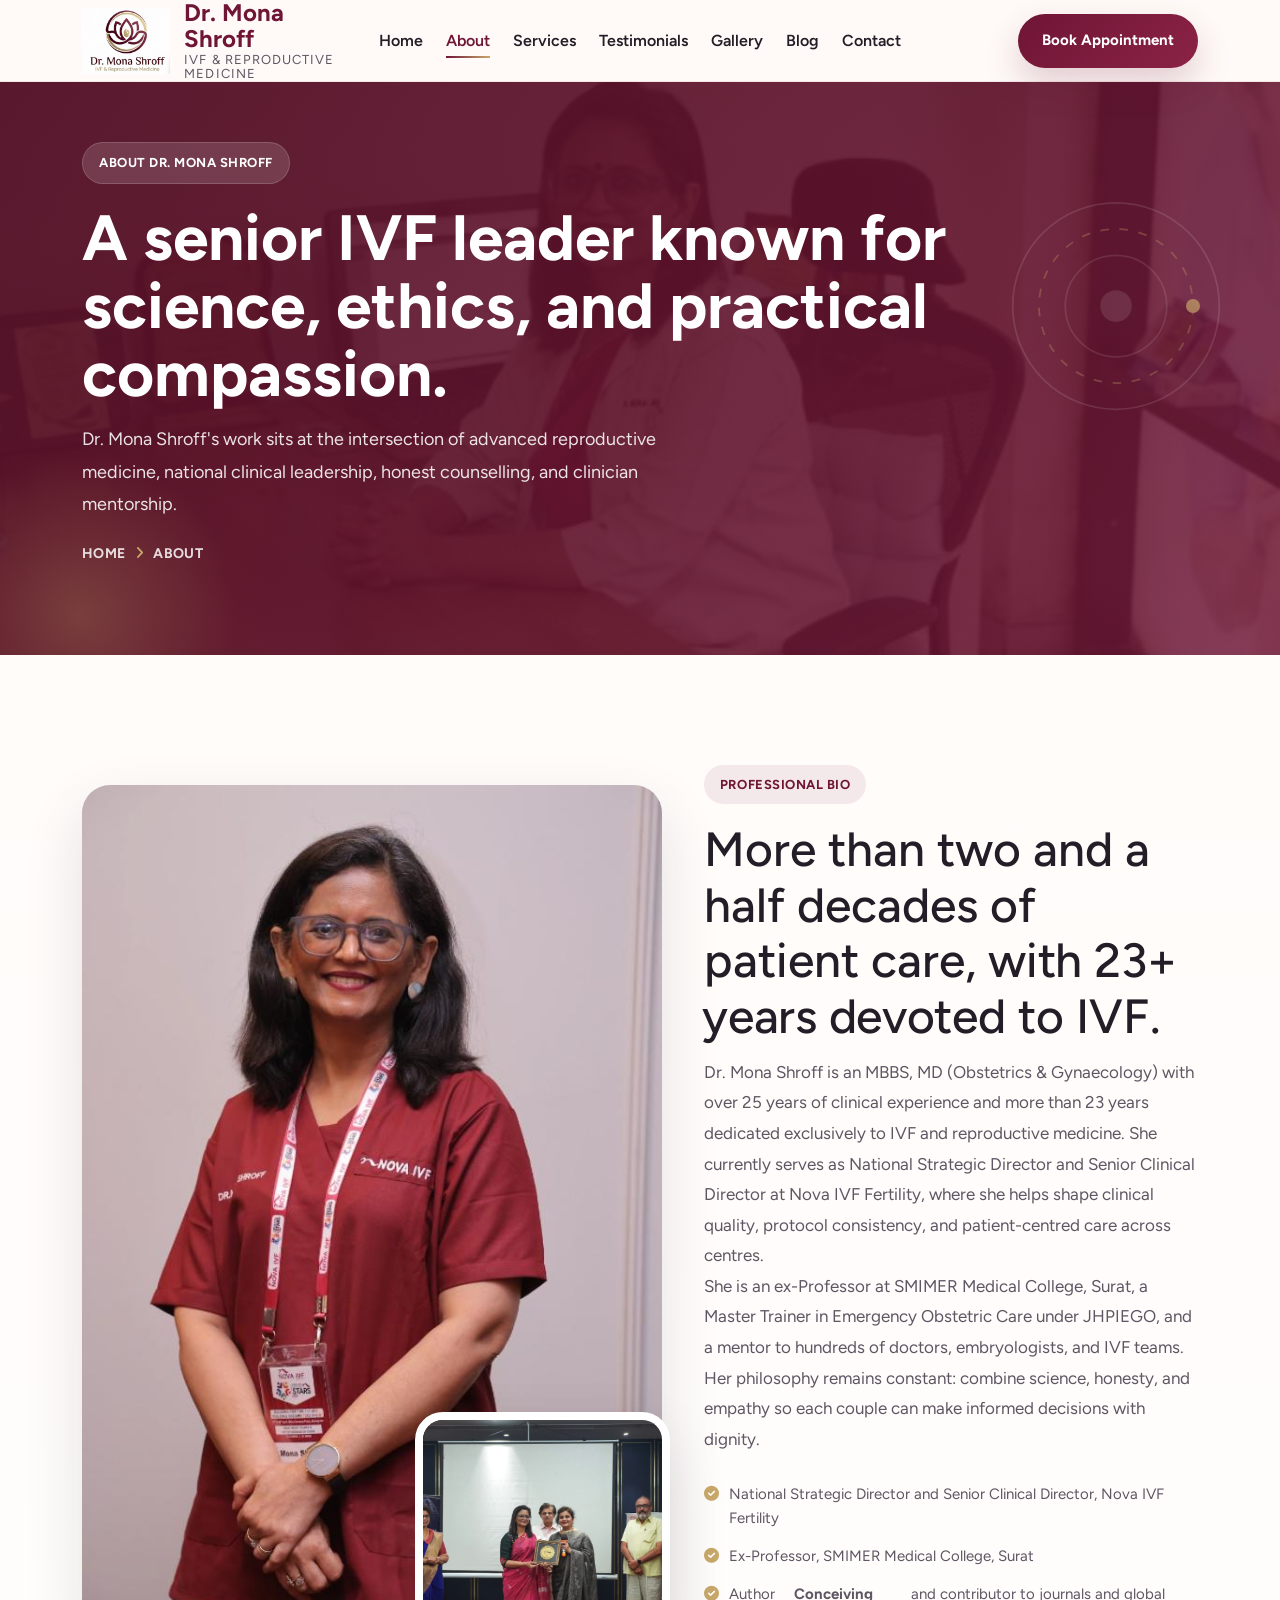
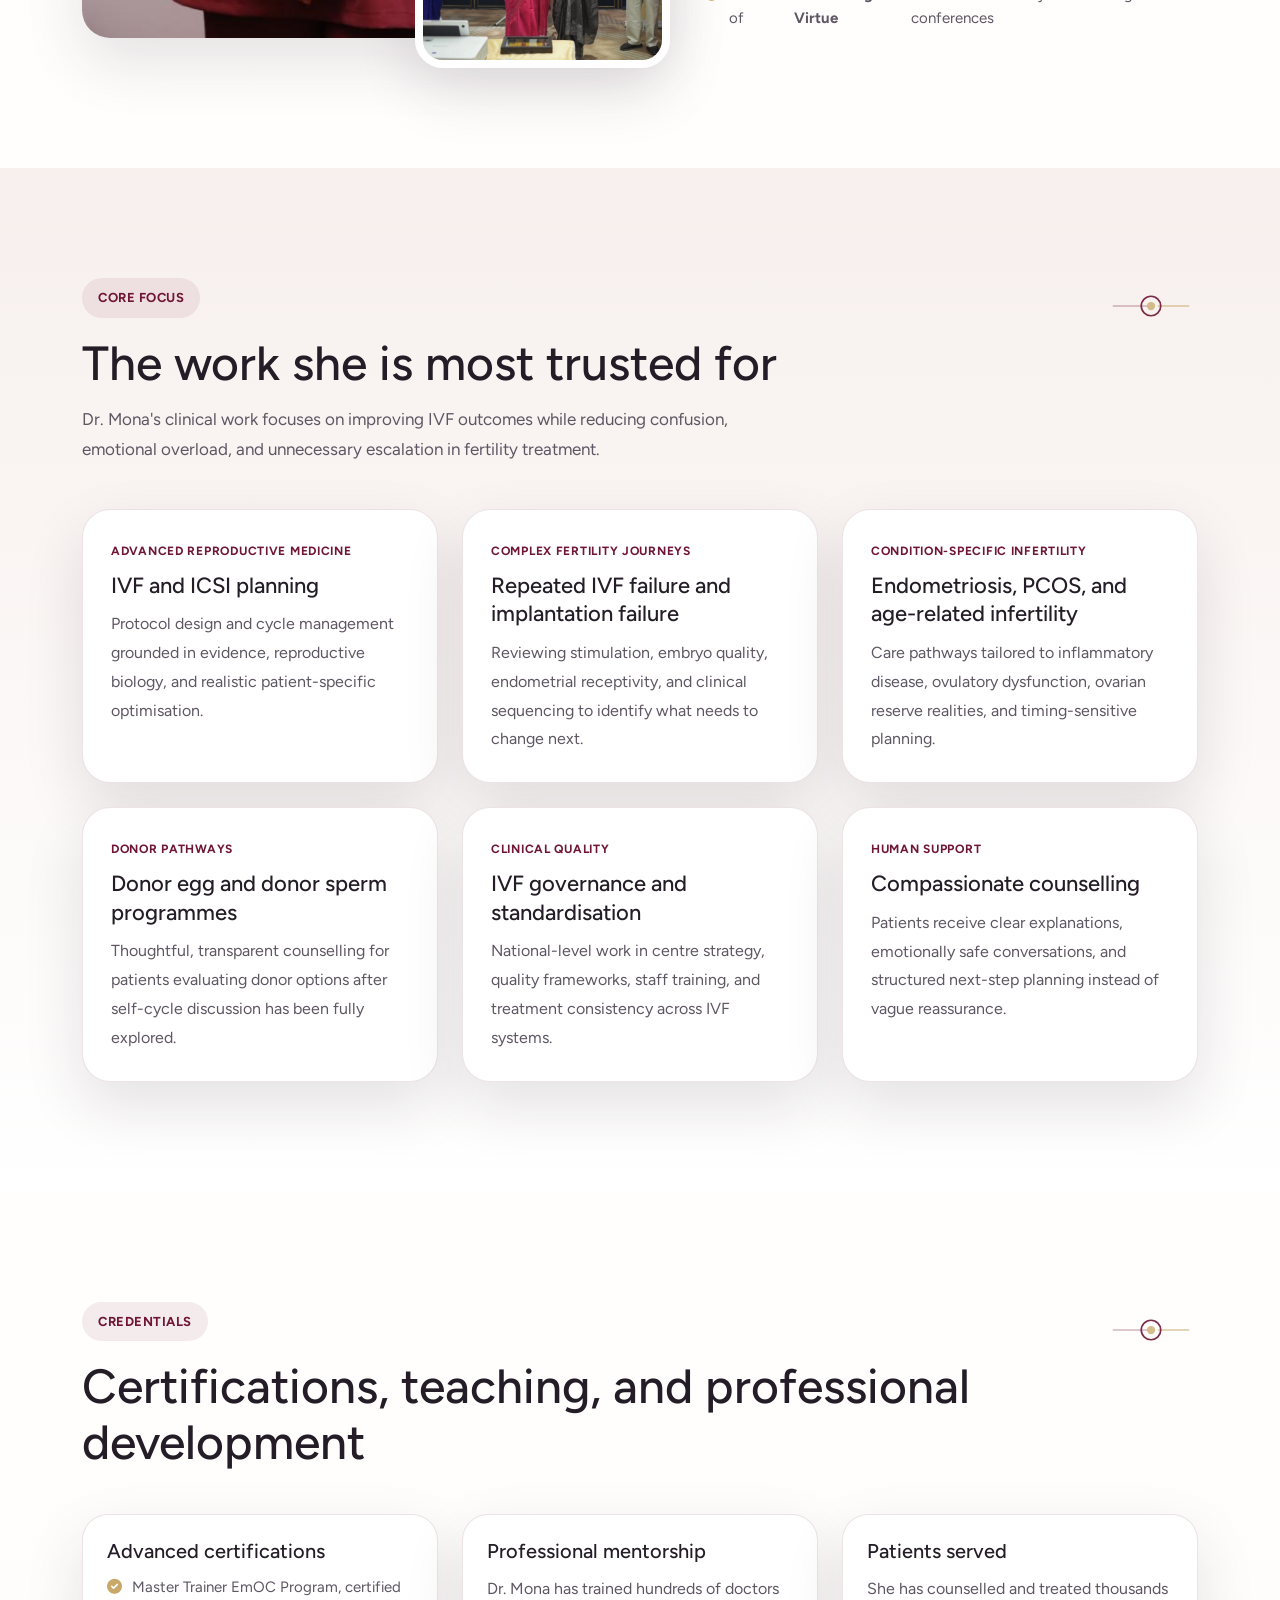
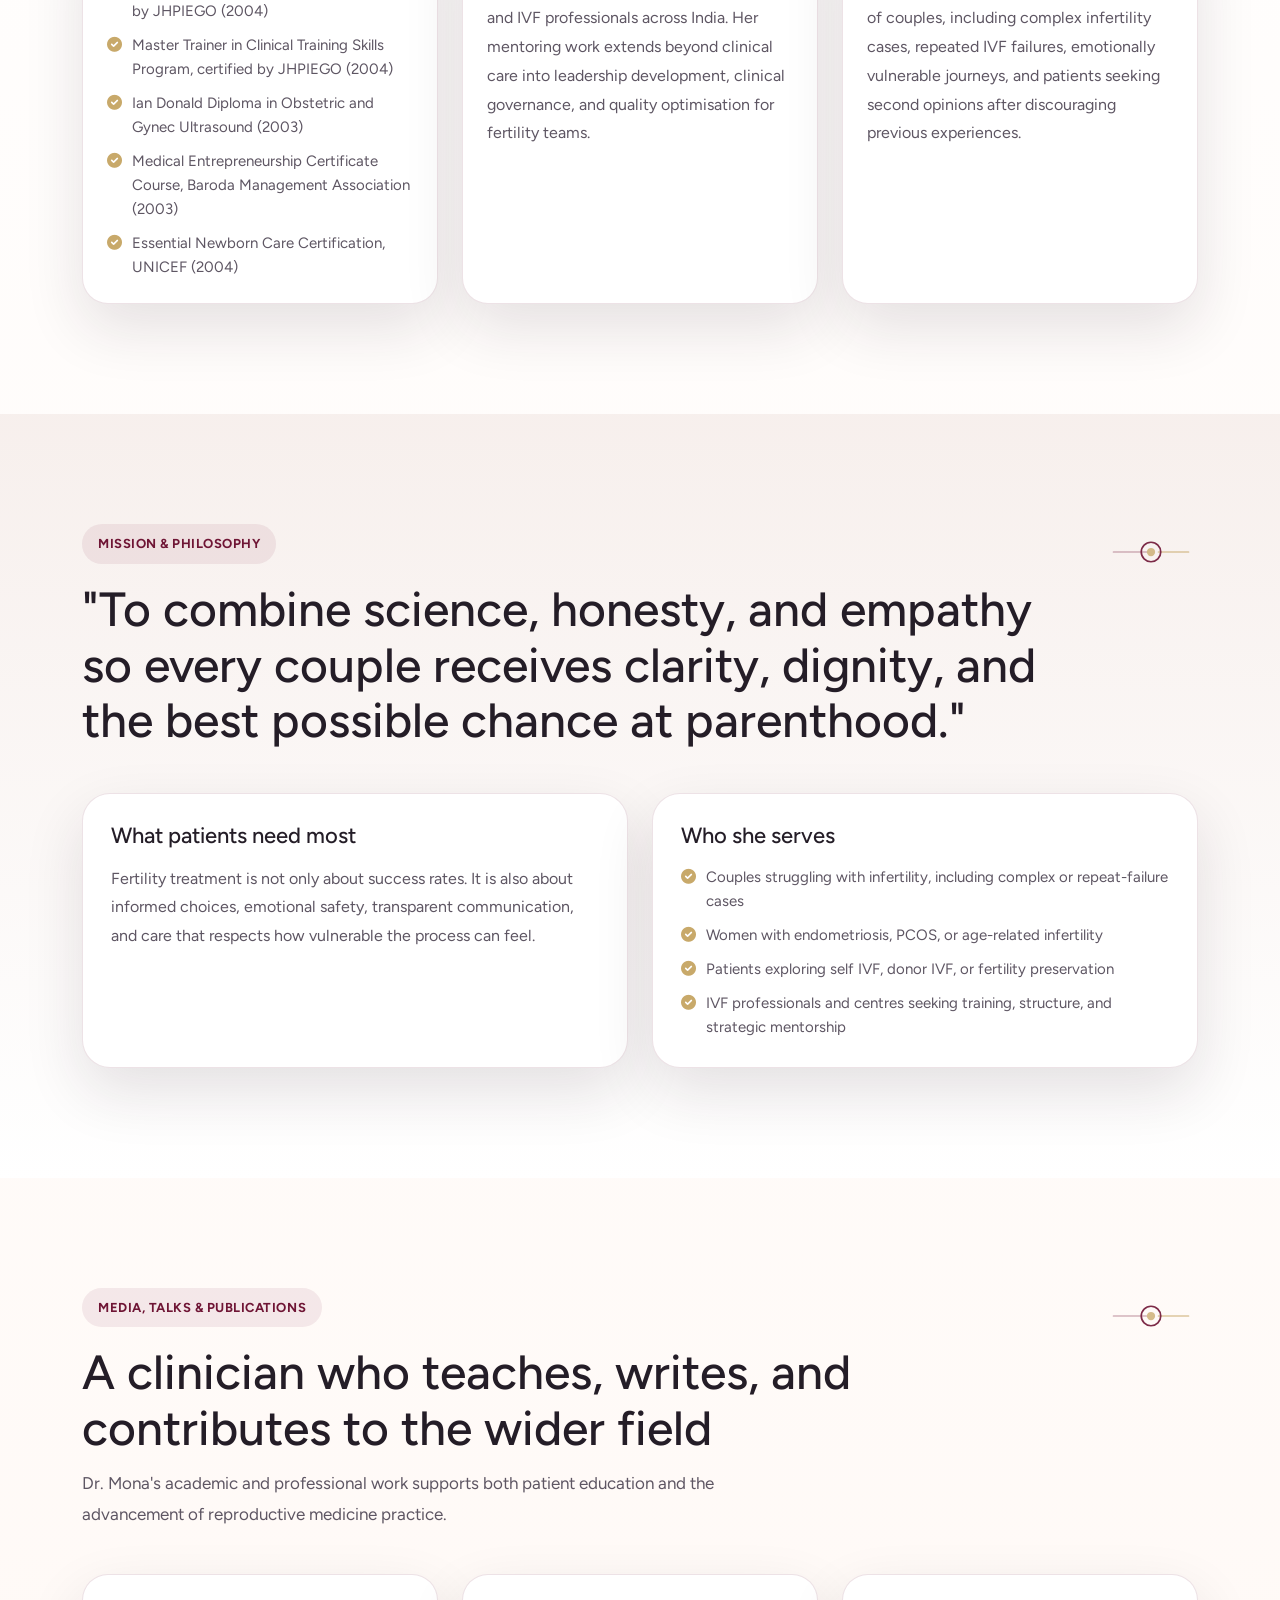
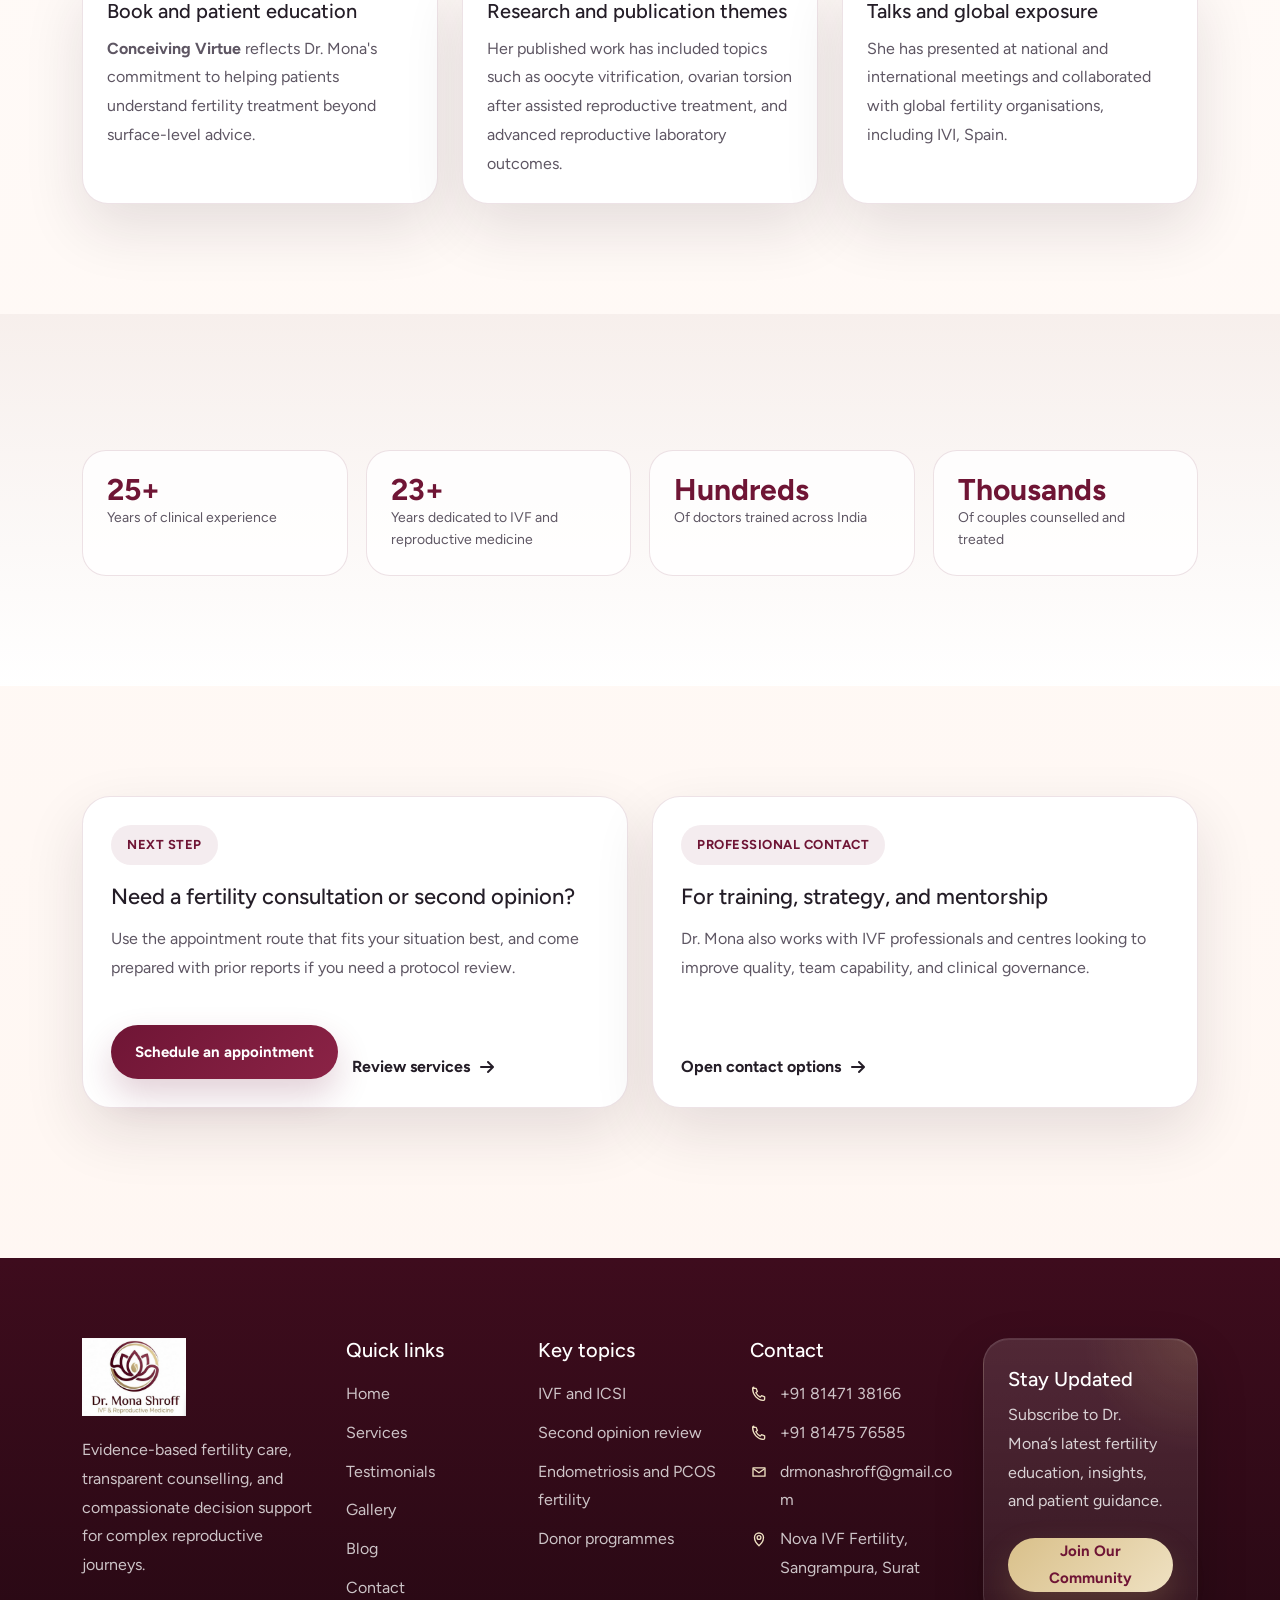
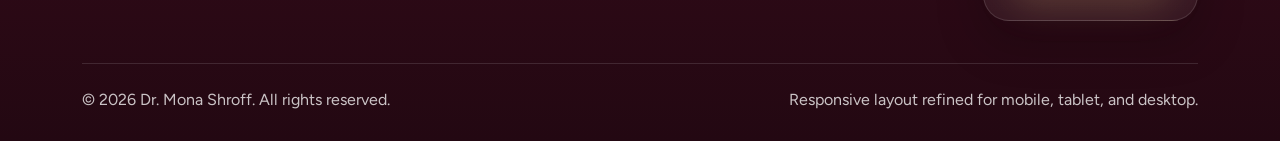
==== commit d32b734a: "commit" ====
--- a/about.html
+++ b/about.html
@@ -3,6 +3,8 @@
 <head>
   <meta charset="UTF-8">
   <meta name="viewport" content="width=device-width, initial-scale=1.0">
+  <link rel="preconnect" href="https://drmonashroff.exlyapp.com" crossorigin>
+  <link rel="dns-prefetch" href="https://drmonashroff.exlyapp.com">
   <title>About Dr. Mona Shroff | Nova IVF Fertility</title>
   <link rel="shortcut icon" href="assets/mona/LOGO.png" type="image/png">
   <link rel="stylesheet" href="assets/css/plugins/bootstrap.min.css">
@@ -16,7 +18,6 @@
   <link rel="stylesheet" href="assets/css/plugins/swiper-bundle.css">
   <link rel="stylesheet" href="assets/css/main.css">
   <link rel="stylesheet" href="assets/css/mona-custom.css">
-  <script src="assets/js/plugins/jquery-3-7-1.min.js"></script>
 </head>
 <body class="homepage1-body mona-body mona-loading">
   <div class="mona-preloader" aria-hidden="true">
@@ -390,6 +391,7 @@
     </div>
   </footer>
 
+  <script src="assets/js/plugins/jquery-3-7-1.min.js"></script>
   <script src="assets/js/plugins/bootstrap.min.js"></script>
   <script src="assets/js/plugins/fontawesome.js"></script>
   <script src="assets/js/plugins/aos.js"></script>
